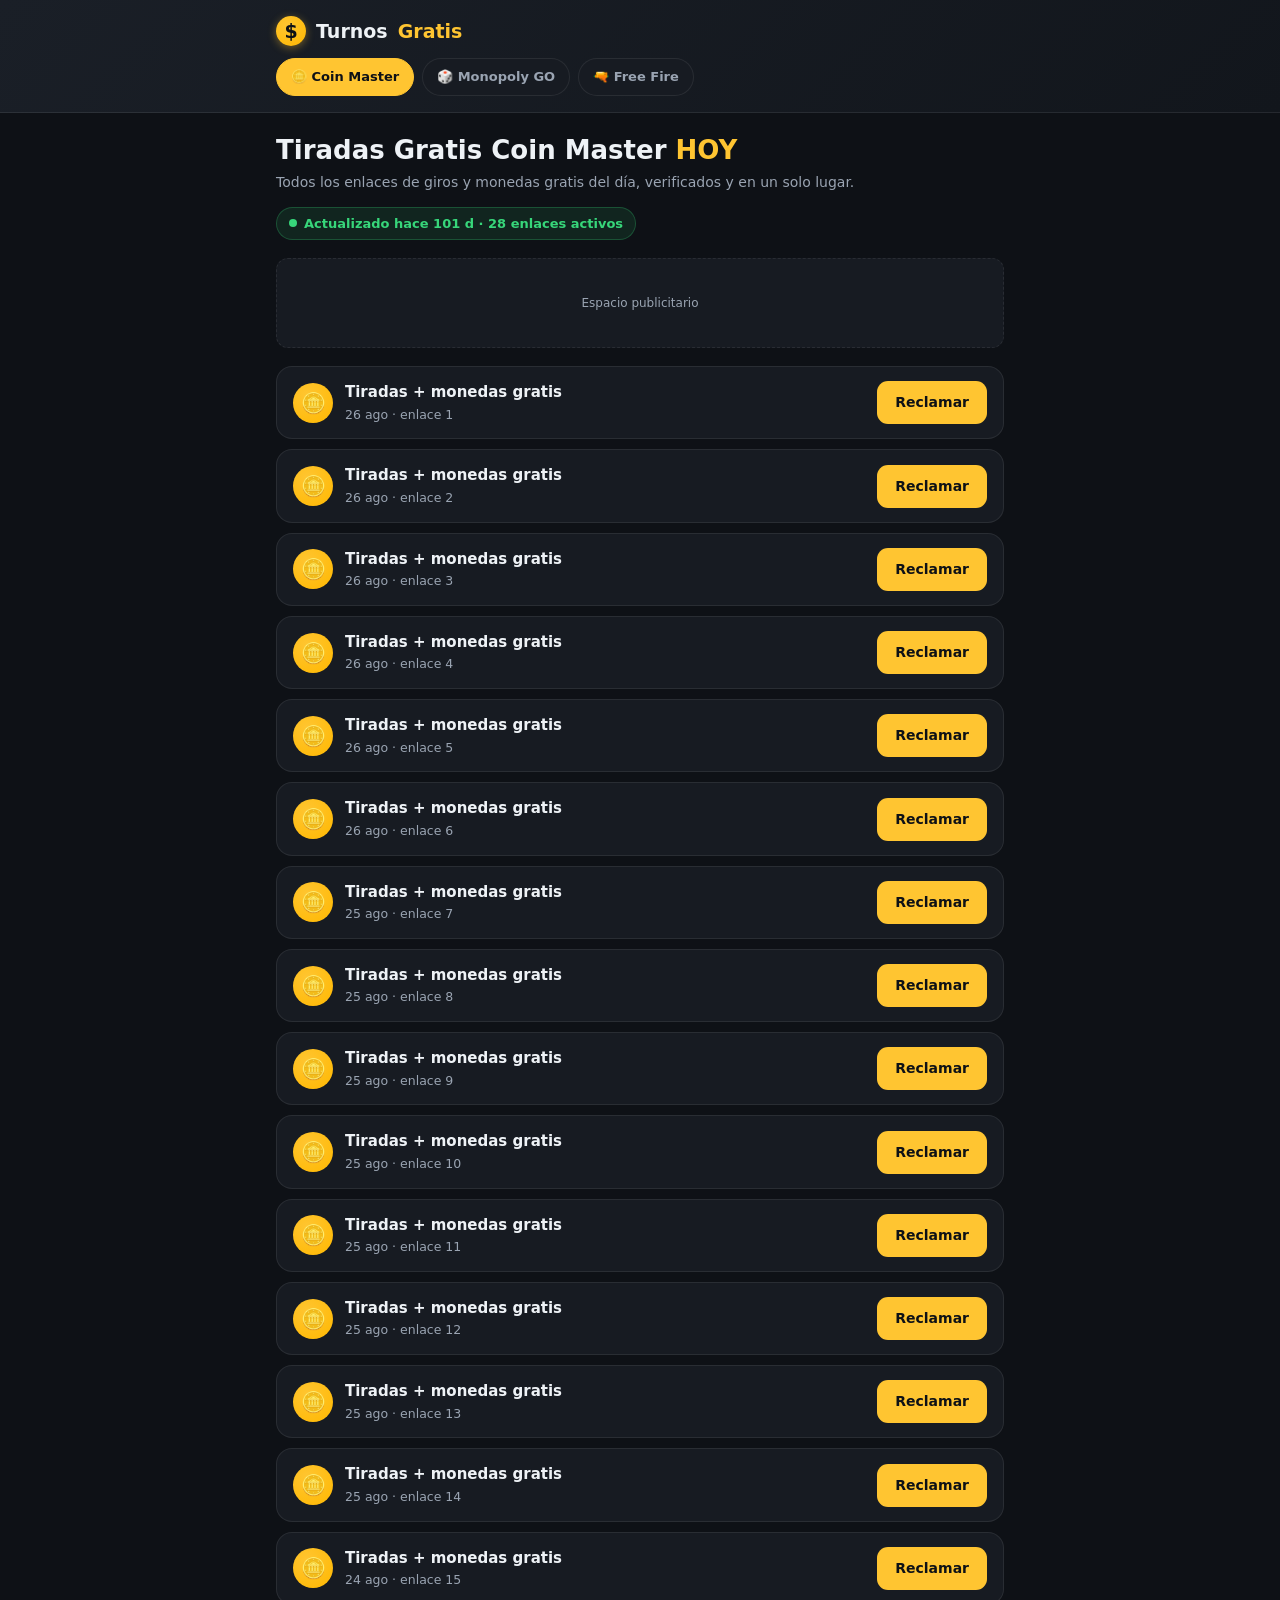
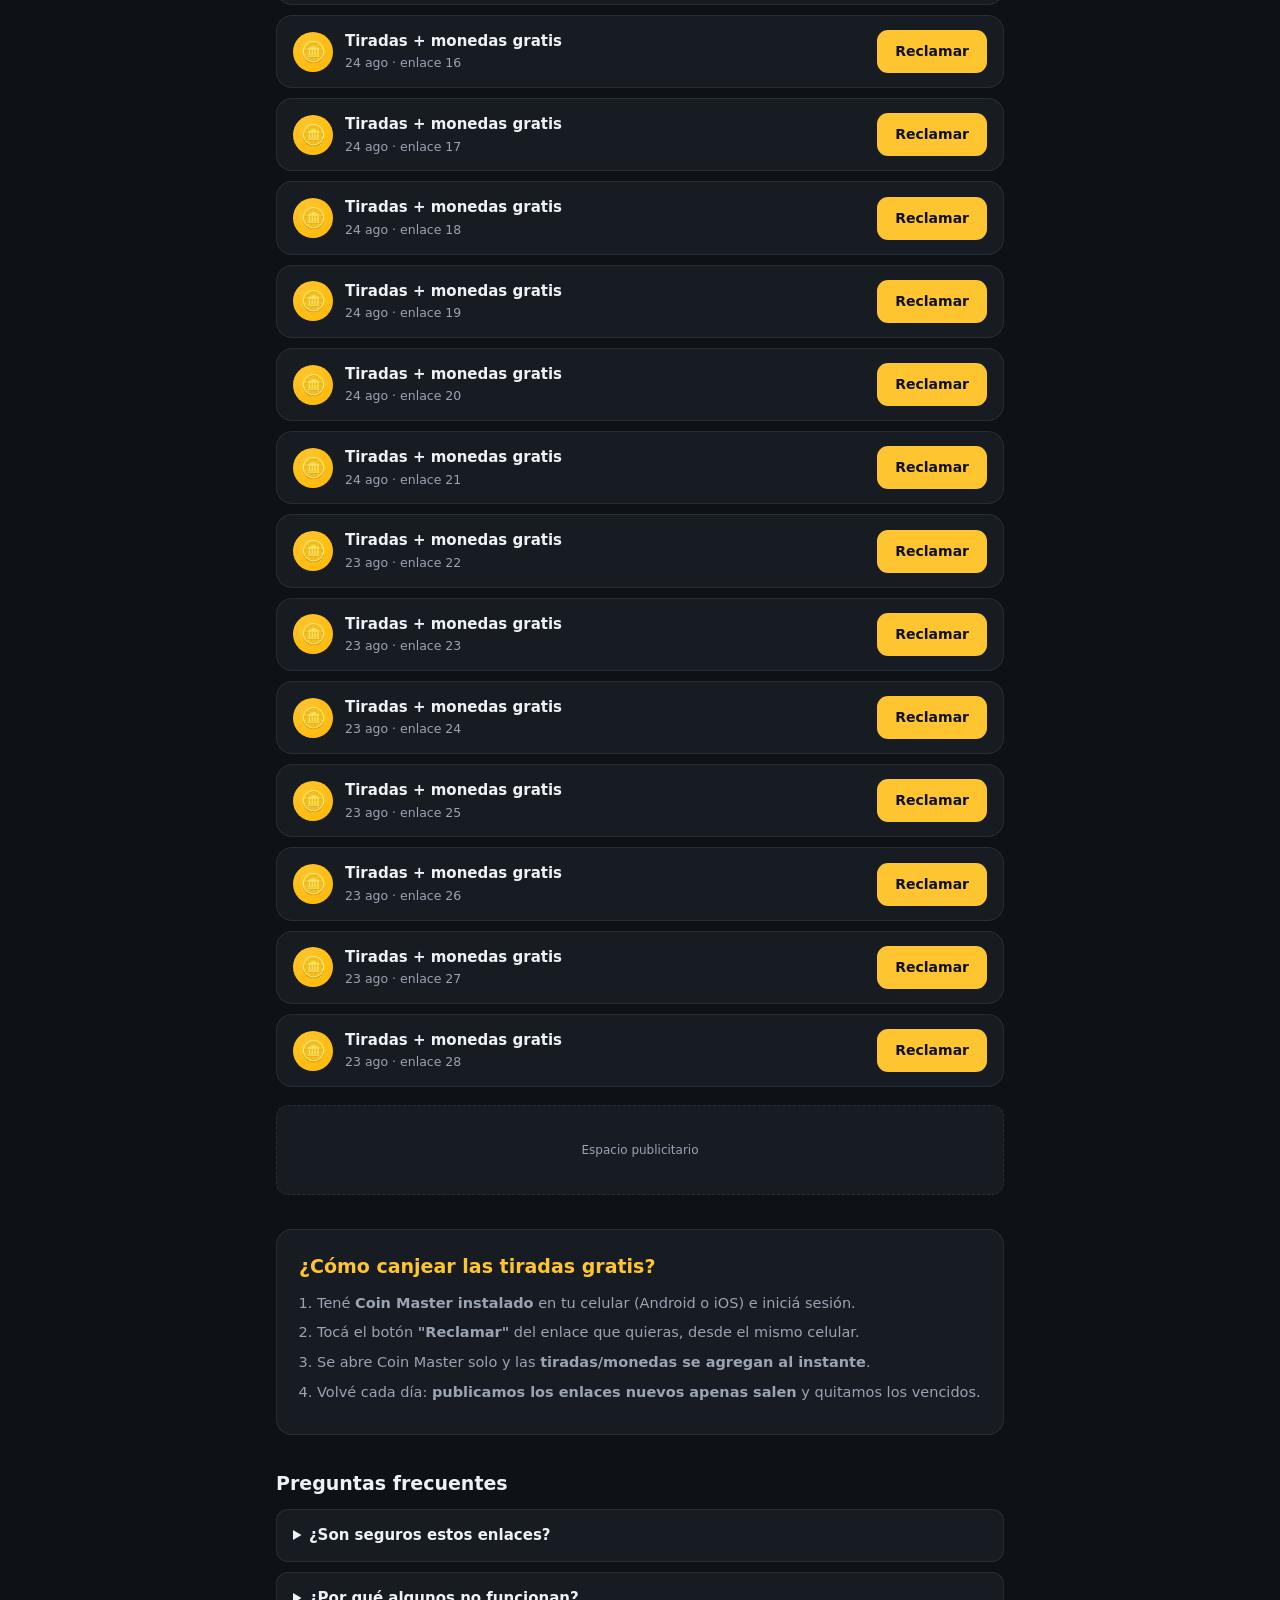
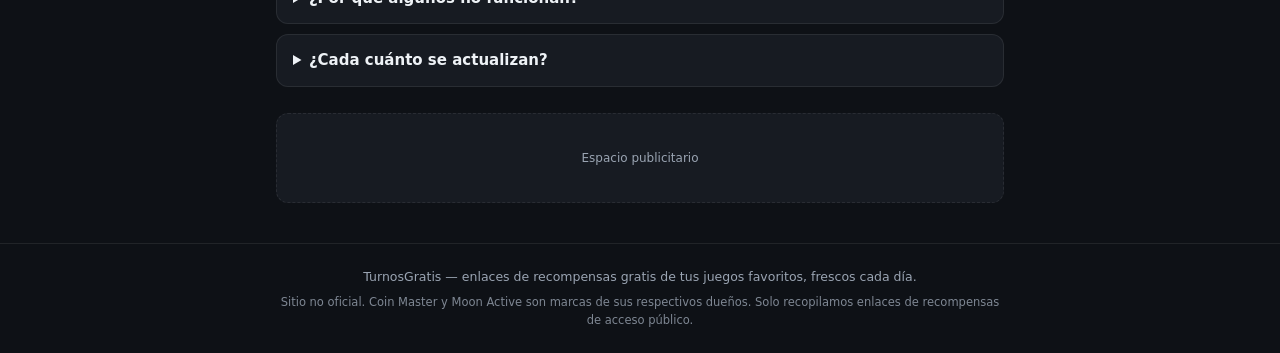
==== public/index.html @ d36a4e07 "init: TurnosGratis — scraper Coin Master + sitio + deploy scaffolding + cron Agregador de recompensa" ====
<!doctype html>
<html lang="es">
<head>
<meta charset="utf-8">
<meta name="viewport" content="width=device-width, initial-scale=1">
<title>Tiradas Gratis Coin Master HOY — Enlaces actualizados | TurnosGratis</title>
<meta name="description" content="Todos los enlaces de tiradas gratis de Coin Master de HOY, verificados y actualizados cada día. Reclamá tus giros y monedas gratis en un solo lugar.">
<link rel="canonical" href="https://turnosgratis.com/">
<meta name="robots" content="index,follow,max-image-preview:large">
<meta property="og:title" content="Tiradas Gratis Coin Master HOY — Enlaces actualizados">
<meta property="og:description" content="Enlaces de tiradas y monedas gratis de Coin Master de hoy, verificados y frescos.">
<meta property="og:type" content="website">
<!-- AdSense: pegar acá el script de tu cuenta cuando esté aprobada
<script async src="https://pagead2.googlesyndication.com/pagead/js/adsbygoogle.js?client=ca-pub-XXXX" crossorigin="anonymous"></script> -->
<style>
  :root{--bg:#0e1116;--panel:#171b22;--panel2:#1f242d;--gold:#ffc531;--gold2:#ffb800;--ink:#0e1116;--text:#eef2f6;--muted:#9aa4b2;--border:rgba(255,255,255,.08);--ok:#37d67a;--radius:16px}
  *{box-sizing:border-box;margin:0;padding:0}
  body{background:var(--bg);color:var(--text);font-family:system-ui,-apple-system,'Segoe UI',Roboto,sans-serif;line-height:1.5}
  .wrap{max-width:760px;margin:0 auto;padding:0 16px}
  header{background:linear-gradient(135deg,#1a1f27,#12161c);border-bottom:1px solid var(--border);padding:16px 0;position:sticky;top:0;z-index:10;backdrop-filter:blur(8px)}
  .brand{display:flex;align-items:center;gap:10px;font-weight:800;font-size:19px}
  .brand .coin{width:30px;height:30px;border-radius:50%;background:radial-gradient(circle at 35% 30%,var(--gold),var(--gold2));display:grid;place-items:center;color:var(--ink);font-weight:900;box-shadow:0 2px 8px rgba(255,197,49,.4)}
  .brand b{color:var(--gold)}
  .nav{display:flex;gap:8px;margin-top:12px;overflow-x:auto;-webkit-overflow-scrolling:touch}
  .nav a{white-space:nowrap;font-size:13px;font-weight:600;color:var(--muted);background:var(--panel);padding:8px 14px;border-radius:999px;text-decoration:none;border:1px solid var(--border)}
  .nav a.on{color:var(--ink);background:var(--gold);border-color:var(--gold)}
  h1{font-size:26px;font-weight:800;margin:22px 0 6px;line-height:1.2}
  h1 .hoy{color:var(--gold)}
  .sub{color:var(--muted);font-size:14px;margin-bottom:14px}
  .fresh{display:inline-flex;align-items:center;gap:7px;font-size:13px;color:var(--ok);background:rgba(55,214,122,.1);border:1px solid rgba(55,214,122,.25);padding:6px 12px;border-radius:999px;font-weight:600}
  .fresh .dot{width:8px;height:8px;border-radius:50%;background:var(--ok);box-shadow:0 0 0 0 rgba(55,214,122,.6);animation:p 2s infinite}
  @keyframes p{0%{box-shadow:0 0 0 0 rgba(55,214,122,.5)}70%{box-shadow:0 0 0 8px rgba(55,214,122,0)}100%{box-shadow:0 0 0 0 rgba(55,214,122,0)}}
  .ad{margin:18px 0;min-height:90px;background:var(--panel);border:1px dashed var(--border);border-radius:12px;display:grid;place-items:center;color:var(--muted);font-size:12px}
  .list{display:flex;flex-direction:column;gap:10px;margin-top:16px}
  .item{display:flex;align-items:center;gap:12px;background:var(--panel);border:1px solid var(--border);border-radius:var(--radius);padding:14px 16px;transition:border-color .15s}
  .item:hover{border-color:rgba(255,197,49,.4)}
  .item .ico{width:40px;height:40px;border-radius:50%;background:radial-gradient(circle at 35% 30%,var(--gold),var(--gold2));display:grid;place-items:center;font-size:20px;flex:none}
  .item .info{flex:1;min-width:0}
  .item .t{font-weight:700;font-size:15px}
  .item .d{color:var(--muted);font-size:12.5px;margin-top:2px}
  .item .go{flex:none;background:var(--gold);color:var(--ink);font-weight:800;font-size:14px;padding:11px 18px;border-radius:11px;text-decoration:none;border:none;cursor:pointer}
  .item .go:active{transform:scale(.96)}
  .empty{text-align:center;color:var(--muted);padding:40px 16px}
  .how{margin:34px 0;background:var(--panel);border:1px solid var(--border);border-radius:var(--radius);padding:22px}
  .how h2{font-size:19px;margin-bottom:12px;color:var(--gold)}
  .how ol{margin-left:18px;color:var(--muted);font-size:14.5px}
  .how li{margin:8px 0}
  .faq{margin:26px 0}
  .faq h2{font-size:19px;margin-bottom:12px}
  .faq details{background:var(--panel);border:1px solid var(--border);border-radius:12px;padding:14px 16px;margin-bottom:10px}
  .faq summary{font-weight:700;cursor:pointer;font-size:15px}
  .faq p{color:var(--muted);font-size:14px;margin-top:10px}
  footer{border-top:1px solid var(--border);margin-top:40px;padding:24px 0;color:var(--muted);font-size:12.5px;text-align:center}
  footer a{color:var(--muted)}
  .disc{font-size:11.5px;color:var(--muted);margin-top:8px;opacity:.8}
</style>
</head>
<body>
<header><div class="wrap">
  <div class="brand"><span class="coin">$</span>Turnos<b>Gratis</b></div>
  <nav class="nav">
    <a href="/" class="on">🪙 Coin Master</a>
    <a href="#" onclick="return false" title="Próximamente">🎲 Monopoly GO</a>
    <a href="#" onclick="return false" title="Próximamente">🔫 Free Fire</a>
  </nav>
</div></header>

<main class="wrap">
  <h1>Tiradas Gratis Coin Master <span class="hoy">HOY</span></h1>
  <p class="sub">Todos los enlaces de giros y monedas gratis del día, verificados y en un solo lugar.</p>
  <span class="fresh"><span class="dot"></span><span id="fresh-txt">Actualizando…</span></span>

  <div class="ad" id="ad-top">Espacio publicitario</div>

  <div class="list" id="list"><div class="empty">Cargando enlaces frescos…</div></div>

  <div class="ad" id="ad-mid">Espacio publicitario</div>

  <section class="how">
    <h2>¿Cómo canjear las tiradas gratis?</h2>
    <ol>
      <li>Tené <b>Coin Master instalado</b> en tu celular (Android o iOS) e iniciá sesión.</li>
      <li>Tocá el botón <b>"Reclamar"</b> del enlace que quieras, desde el mismo celular.</li>
      <li>Se abre Coin Master solo y las <b>tiradas/monedas se agregan al instante</b>.</li>
      <li>Volvé cada día: <b>publicamos los enlaces nuevos apenas salen</b> y quitamos los vencidos.</li>
    </ol>
  </section>

  <section class="faq">
    <h2>Preguntas frecuentes</h2>
    <details><summary>¿Son seguros estos enlaces?</summary><p>Sí. Son los enlaces oficiales de recompensas de Moon Active (el creador de Coin Master). Nunca piden tu contraseña ni datos de pago — solo abren la recompensa dentro del juego.</p></details>
    <details><summary>¿Por qué algunos no funcionan?</summary><p>Los enlaces caducan a los ~3 días. Nosotros verificamos y quitamos los vencidos, pero cada enlace se puede usar una sola vez por cuenta.</p></details>
    <details><summary>¿Cada cuánto se actualizan?</summary><p>Automáticamente, varias veces al día, apenas Moon Active publica enlaces nuevos.</p></details>
  </section>

  <div class="ad" id="ad-bot">Espacio publicitario</div>
</main>

<footer><div class="wrap">
  TurnosGratis — enlaces de recompensas gratis de tus juegos favoritos, frescos cada día.
  <div class="disc">Sitio no oficial. Coin Master y Moon Active son marcas de sus respectivos dueños. Solo recopilamos enlaces de recompensas de acceso público.</div>
</div></footer>

<script>
// JSON-LD para rich snippets
(function(){var s=document.createElement('script');s.type='application/ld+json';
s.textContent=JSON.stringify({"@context":"https://schema.org","@type":"FAQPage","mainEntity":[
{"@type":"Question","name":"¿Son seguros los enlaces de tiradas gratis de Coin Master?","acceptedAnswer":{"@type":"Answer","text":"Sí, son los enlaces oficiales de recompensas de Moon Active. No piden contraseña ni datos de pago."}},
{"@type":"Question","name":"¿Cada cuánto se actualizan las tiradas gratis?","acceptedAnswer":{"@type":"Answer","text":"Automáticamente varias veces al día, apenas Moon Active publica enlaces nuevos."}}]});
document.head.appendChild(s);})();

function hace(iso){var s=Math.floor((Date.now()-new Date(iso))/60000);
  if(s<60)return 'hace '+s+' min'; var h=Math.floor(s/60); if(h<24)return 'hace '+h+' h'; return 'hace '+Math.floor(h/24)+' d';}
function fechaLinda(d){var m=['ene','feb','mar','abr','may','jun','jul','ago','sep','oct','nov','dic'];
  return d.slice(6,8)+' '+m[+d.slice(4,6)-1];}

fetch('/data/coinmaster.json?t='+Date.now()).then(r=>r.json()).then(d=>{
  document.getElementById('fresh-txt').textContent='Actualizado '+hace(d.updated_at)+' · '+d.count+' enlaces activos';
  var list=document.getElementById('list');
  if(!d.links||!d.links.length){list.innerHTML='<div class="empty">No hay enlaces activos ahora mismo. Volvé en un rato 🙂</div>';return;}
  list.innerHTML=d.links.map(function(l,i){
    return '<div class="item"><div class="ico">🪙</div>'+
      '<div class="info"><div class="t">Tiradas + monedas gratis</div>'+
      '<div class="d">'+fechaLinda(l.date)+' · enlace '+(i+1)+'</div></div>'+
      '<a class="go" href="'+l.url+'" target="_blank" rel="noopener nofollow">Reclamar</a></div>';
  }).join('');
}).catch(function(){document.getElementById('list').innerHTML='<div class="empty">No se pudieron cargar los enlaces. Recargá la página.</div>';});
</script>
</body>
</html>
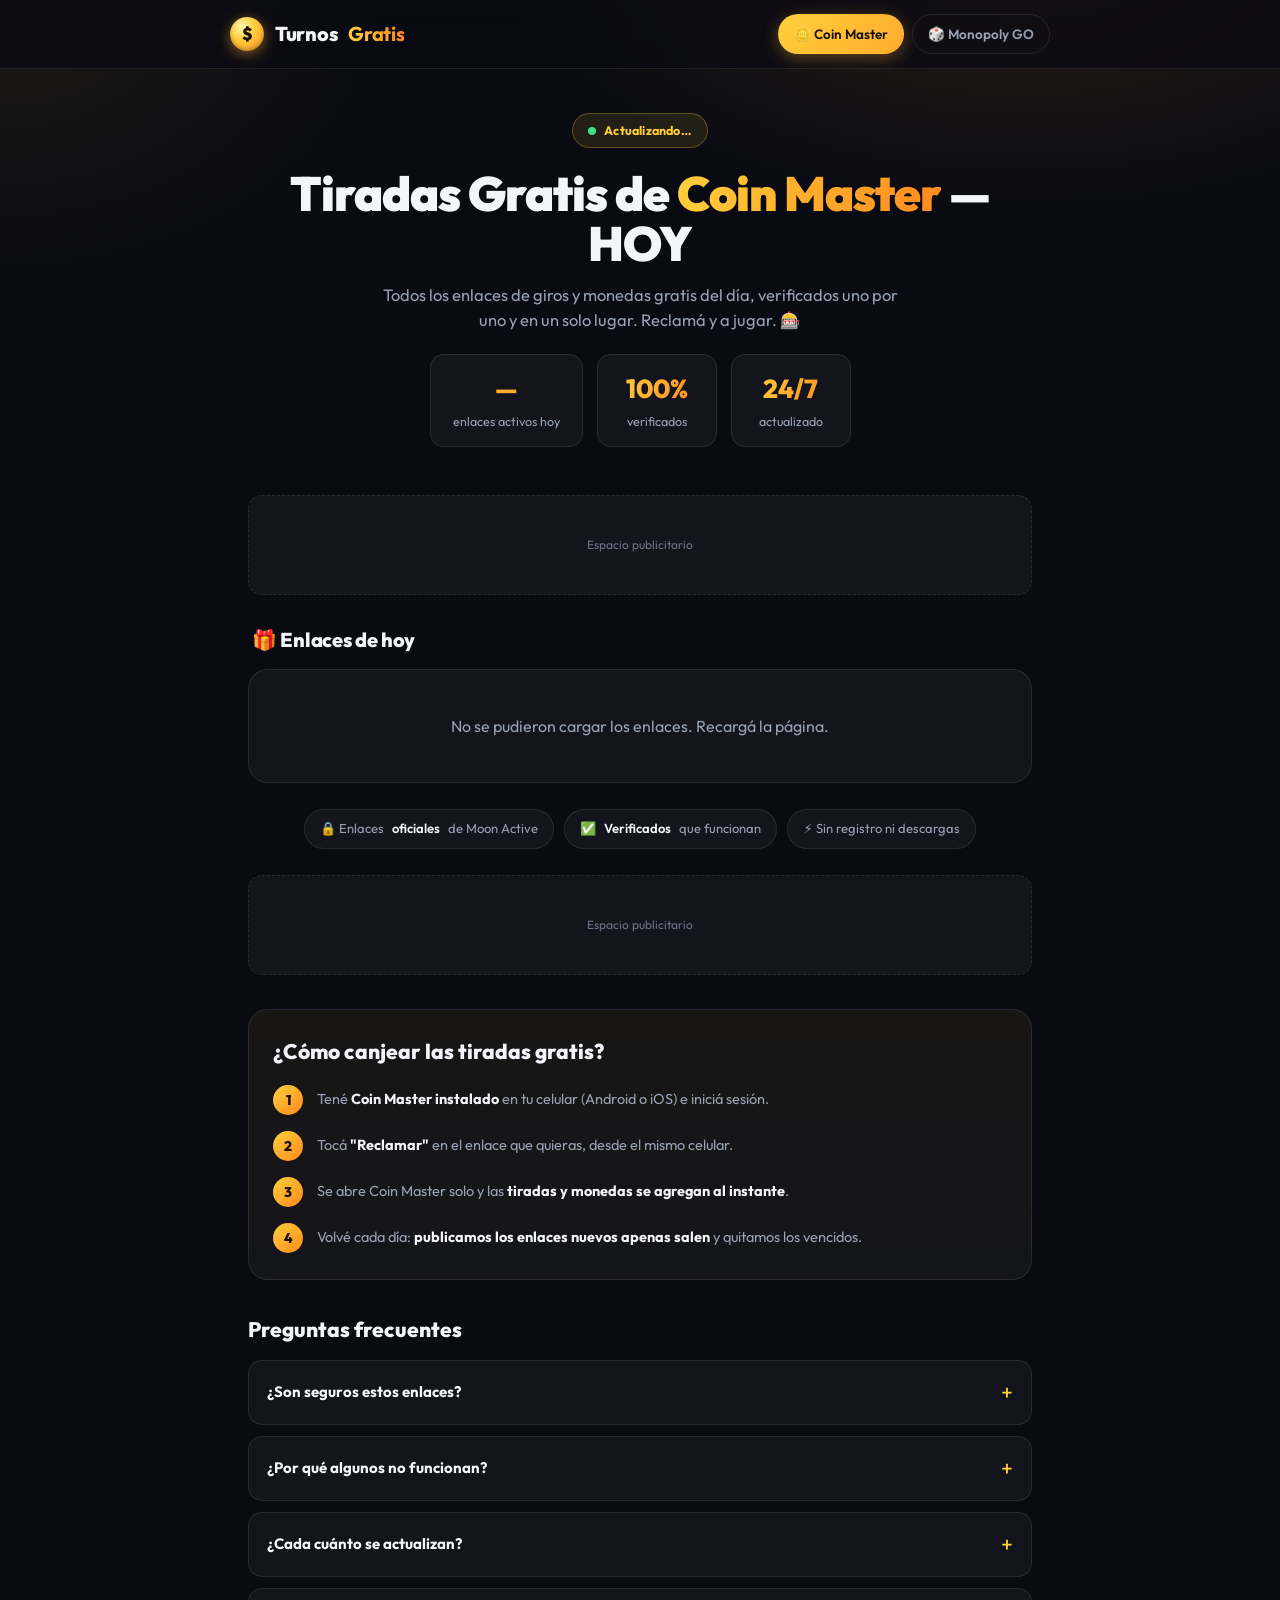
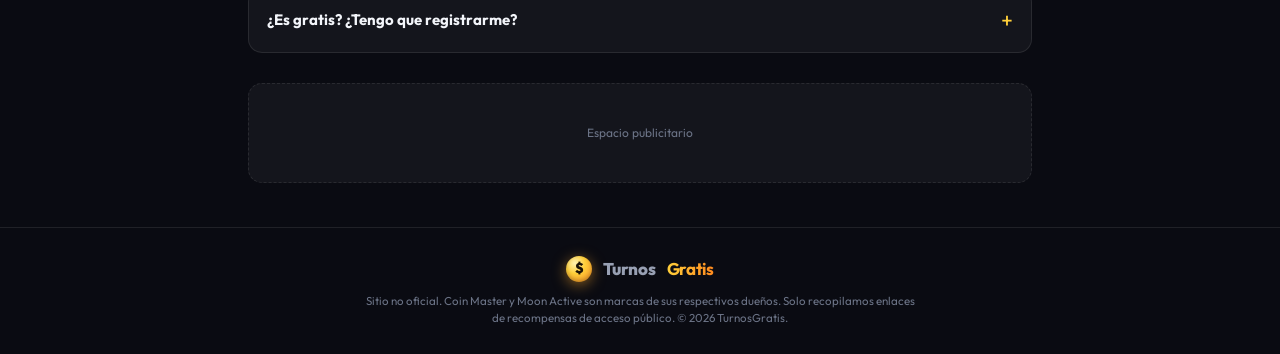
==== commit be1c50c2: "rediseño: UI moderna (hero, gradientes, glass, animaciones, trust badges)" ====
--- a/public/index.html
+++ b/public/index.html
@@ -10,99 +10,171 @@
 <meta property="og:title" content="Tiradas Gratis Coin Master HOY — Enlaces actualizados">
 <meta property="og:description" content="Enlaces de tiradas y monedas gratis de Coin Master de hoy, verificados y frescos.">
 <meta property="og:type" content="website">
-<!-- AdSense: pegar acá el script de tu cuenta cuando esté aprobada
+<link rel="preconnect" href="https://fonts.googleapis.com">
+<link rel="preconnect" href="https://fonts.gstatic.com" crossorigin>
+<link href="https://fonts.googleapis.com/css2?family=Outfit:wght@400;500;600;700;800;900&display=swap" rel="stylesheet">
+<!-- AdSense: pegar el script de tu cuenta cuando esté aprobada
 <script async src="https://pagead2.googlesyndication.com/pagead/js/adsbygoogle.js?client=ca-pub-XXXX" crossorigin="anonymous"></script> -->
 <style>
-  :root{--bg:#0e1116;--panel:#171b22;--panel2:#1f242d;--gold:#ffc531;--gold2:#ffb800;--ink:#0e1116;--text:#eef2f6;--muted:#9aa4b2;--border:rgba(255,255,255,.08);--ok:#37d67a;--radius:16px}
+  :root{
+    --bg:#0a0b12; --bg2:#0f1119; --panel:rgba(255,255,255,.045); --panel-hi:rgba(255,255,255,.08);
+    --gold:#ffcf3a; --gold2:#ffab2e; --amber:#ff8a1e; --ink:#1a1206;
+    --text:#f3f5fa; --muted:#98a0b3; --muted2:#6b7386; --border:rgba(255,255,255,.09);
+    --ok:#3fe08a; --radius:20px; --radius-sm:14px;
+    --font:'Outfit',system-ui,-apple-system,'Segoe UI',Roboto,sans-serif;
+  }
   *{box-sizing:border-box;margin:0;padding:0}
-  body{background:var(--bg);color:var(--text);font-family:system-ui,-apple-system,'Segoe UI',Roboto,sans-serif;line-height:1.5}
-  .wrap{max-width:760px;margin:0 auto;padding:0 16px}
-  header{background:linear-gradient(135deg,#1a1f27,#12161c);border-bottom:1px solid var(--border);padding:16px 0;position:sticky;top:0;z-index:10;backdrop-filter:blur(8px)}
-  .brand{display:flex;align-items:center;gap:10px;font-weight:800;font-size:19px}
-  .brand .coin{width:30px;height:30px;border-radius:50%;background:radial-gradient(circle at 35% 30%,var(--gold),var(--gold2));display:grid;place-items:center;color:var(--ink);font-weight:900;box-shadow:0 2px 8px rgba(255,197,49,.4)}
-  .brand b{color:var(--gold)}
-  .nav{display:flex;gap:8px;margin-top:12px;overflow-x:auto;-webkit-overflow-scrolling:touch}
-  .nav a{white-space:nowrap;font-size:13px;font-weight:600;color:var(--muted);background:var(--panel);padding:8px 14px;border-radius:999px;text-decoration:none;border:1px solid var(--border)}
-  .nav a.on{color:var(--ink);background:var(--gold);border-color:var(--gold)}
-  h1{font-size:26px;font-weight:800;margin:22px 0 6px;line-height:1.2}
-  h1 .hoy{color:var(--gold)}
-  .sub{color:var(--muted);font-size:14px;margin-bottom:14px}
-  .fresh{display:inline-flex;align-items:center;gap:7px;font-size:13px;color:var(--ok);background:rgba(55,214,122,.1);border:1px solid rgba(55,214,122,.25);padding:6px 12px;border-radius:999px;font-weight:600}
-  .fresh .dot{width:8px;height:8px;border-radius:50%;background:var(--ok);box-shadow:0 0 0 0 rgba(55,214,122,.6);animation:p 2s infinite}
-  @keyframes p{0%{box-shadow:0 0 0 0 rgba(55,214,122,.5)}70%{box-shadow:0 0 0 8px rgba(55,214,122,0)}100%{box-shadow:0 0 0 0 rgba(55,214,122,0)}}
-  .ad{margin:18px 0;min-height:90px;background:var(--panel);border:1px dashed var(--border);border-radius:12px;display:grid;place-items:center;color:var(--muted);font-size:12px}
-  .list{display:flex;flex-direction:column;gap:10px;margin-top:16px}
-  .item{display:flex;align-items:center;gap:12px;background:var(--panel);border:1px solid var(--border);border-radius:var(--radius);padding:14px 16px;transition:border-color .15s}
-  .item:hover{border-color:rgba(255,197,49,.4)}
-  .item .ico{width:40px;height:40px;border-radius:50%;background:radial-gradient(circle at 35% 30%,var(--gold),var(--gold2));display:grid;place-items:center;font-size:20px;flex:none}
+  html{scroll-behavior:smooth}
+  body{background:var(--bg);color:var(--text);font-family:var(--font);line-height:1.5;overflow-x:hidden;
+    background-image:radial-gradient(900px 500px at 80% -10%,rgba(255,171,46,.14),transparent 60%),radial-gradient(700px 500px at 0% 0%,rgba(255,207,58,.08),transparent 55%);background-attachment:fixed}
+  .wrap{max-width:820px;margin:0 auto;padding:0 18px}
+  a{color:inherit}
+
+  /* HEADER */
+  header{position:sticky;top:0;z-index:20;background:rgba(10,11,18,.72);backdrop-filter:blur(14px);border-bottom:1px solid var(--border)}
+  .hdr{display:flex;align-items:center;justify-content:space-between;padding:14px 0}
+  .brand{display:flex;align-items:center;gap:11px;font-weight:800;font-size:20px;letter-spacing:-.3px}
+  .brand .coin{width:34px;height:34px;border-radius:50%;background:radial-gradient(circle at 34% 28%,#fff2b0,var(--gold) 40%,var(--gold2) 75%,#c77f14);
+    display:grid;place-items:center;color:var(--ink);font-weight:900;font-size:17px;box-shadow:0 3px 14px rgba(255,171,46,.5),inset 0 -2px 4px rgba(0,0,0,.25)}
+  .brand b{background:linear-gradient(90deg,var(--gold),var(--amber));-webkit-background-clip:text;background-clip:text;-webkit-text-fill-color:transparent}
+  .nav{display:flex;gap:8px}
+  .nav a{white-space:nowrap;font-size:13.5px;font-weight:600;color:var(--muted);padding:9px 15px;border-radius:999px;text-decoration:none;border:1px solid var(--border);transition:.15s}
+  .nav a.on{color:var(--ink);background:linear-gradient(135deg,var(--gold),var(--gold2));border-color:transparent;box-shadow:0 4px 16px rgba(255,171,46,.35)}
+  .nav a:not(.on):hover{color:var(--text);border-color:var(--panel-hi);background:var(--panel)}
+  @media(max-width:560px){.nav a{padding:8px 11px;font-size:12.5px}.brand{font-size:18px}}
+
+  /* HERO */
+  .hero{text-align:center;padding:44px 0 26px}
+  .badge{display:inline-flex;align-items:center;gap:8px;font-size:12.5px;font-weight:700;color:var(--gold);
+    background:rgba(255,207,58,.1);border:1px solid rgba(255,207,58,.28);padding:7px 15px;border-radius:999px;margin-bottom:20px;letter-spacing:.2px}
+  .badge .dot{width:8px;height:8px;border-radius:50%;background:var(--ok);box-shadow:0 0 0 0 rgba(63,224,138,.6);animation:pulse 2s infinite}
+  @keyframes pulse{0%{box-shadow:0 0 0 0 rgba(63,224,138,.55)}70%{box-shadow:0 0 0 9px rgba(63,224,138,0)}100%{box-shadow:0 0 0 0 rgba(63,224,138,0)}}
+  h1{font-size:clamp(30px,7vw,48px);font-weight:900;line-height:1.05;letter-spacing:-1px;margin-bottom:14px}
+  h1 .g{background:linear-gradient(100deg,var(--gold),var(--amber));-webkit-background-clip:text;background-clip:text;-webkit-text-fill-color:transparent}
+  .lead{color:var(--muted);font-size:16.5px;max-width:520px;margin:0 auto 22px}
+  .stats{display:flex;gap:14px;justify-content:center;flex-wrap:wrap}
+  .stat{background:var(--panel);border:1px solid var(--border);border-radius:var(--radius-sm);padding:14px 22px;min-width:120px}
+  .stat b{display:block;font-size:26px;font-weight:800;background:linear-gradient(120deg,var(--gold),var(--amber));-webkit-background-clip:text;background-clip:text;-webkit-text-fill-color:transparent}
+  .stat span{font-size:12.5px;color:var(--muted)}
+
+  /* AD */
+  .ad{margin:22px 0;min-height:100px;background:var(--panel);border:1px dashed var(--border);border-radius:var(--radius-sm);display:grid;place-items:center;color:var(--muted2);font-size:12px}
+
+  /* LIST */
+  .sec-h{display:flex;align-items:center;justify-content:space-between;margin:30px 4px 14px}
+  .sec-h h2{font-size:20px;font-weight:800;letter-spacing:-.3px}
+  .sec-h .count{font-size:13px;color:var(--muted);font-weight:600}
+  .list{display:grid;gap:12px}
+  .item{position:relative;display:flex;align-items:center;gap:14px;background:linear-gradient(180deg,var(--panel-hi),var(--panel));
+    border:1px solid var(--border);border-radius:var(--radius);padding:15px 16px;transition:.18s;overflow:hidden}
+  .item::before{content:"";position:absolute;left:0;top:0;bottom:0;width:3px;background:linear-gradient(var(--gold),var(--amber));opacity:.8}
+  .item:hover{transform:translateY(-2px);border-color:rgba(255,207,58,.4);box-shadow:0 10px 30px rgba(0,0,0,.35)}
+  .item .ico{width:46px;height:46px;border-radius:14px;background:radial-gradient(circle at 34% 28%,#fff2b0,var(--gold) 42%,var(--gold2) 78%,#c77f14);
+    display:grid;place-items:center;font-size:23px;flex:none;box-shadow:0 4px 14px rgba(255,171,46,.4)}
   .item .info{flex:1;min-width:0}
-  .item .t{font-weight:700;font-size:15px}
-  .item .d{color:var(--muted);font-size:12.5px;margin-top:2px}
-  .item .go{flex:none;background:var(--gold);color:var(--ink);font-weight:800;font-size:14px;padding:11px 18px;border-radius:11px;text-decoration:none;border:none;cursor:pointer}
+  .item .t{font-weight:700;font-size:15.5px}
+  .item .d{color:var(--muted);font-size:12.5px;margin-top:3px;display:flex;align-items:center;gap:7px}
+  .item .d .v{color:var(--ok);font-weight:600}
+  .item .go{flex:none;position:relative;background:linear-gradient(135deg,var(--gold),var(--gold2));color:var(--ink);font-weight:800;font-size:14.5px;
+    padding:12px 22px;border-radius:12px;text-decoration:none;border:none;cursor:pointer;box-shadow:0 5px 18px rgba(255,171,46,.4);transition:.15s;white-space:nowrap}
+  .item .go:hover{filter:brightness(1.06);box-shadow:0 7px 22px rgba(255,171,46,.55)}
   .item .go:active{transform:scale(.96)}
-  .empty{text-align:center;color:var(--muted);padding:40px 16px}
-  .how{margin:34px 0;background:var(--panel);border:1px solid var(--border);border-radius:var(--radius);padding:22px}
-  .how h2{font-size:19px;margin-bottom:12px;color:var(--gold)}
-  .how ol{margin-left:18px;color:var(--muted);font-size:14.5px}
-  .how li{margin:8px 0}
-  .faq{margin:26px 0}
-  .faq h2{font-size:19px;margin-bottom:12px}
-  .faq details{background:var(--panel);border:1px solid var(--border);border-radius:12px;padding:14px 16px;margin-bottom:10px}
-  .faq summary{font-weight:700;cursor:pointer;font-size:15px}
-  .faq p{color:var(--muted);font-size:14px;margin-top:10px}
-  footer{border-top:1px solid var(--border);margin-top:40px;padding:24px 0;color:var(--muted);font-size:12.5px;text-align:center}
-  footer a{color:var(--muted)}
-  .disc{font-size:11.5px;color:var(--muted);margin-top:8px;opacity:.8}
+  .skel{height:76px;border-radius:var(--radius);background:linear-gradient(90deg,var(--panel) 25%,var(--panel-hi) 50%,var(--panel) 75%);background-size:200% 100%;animation:sh 1.3s infinite}
+  @keyframes sh{0%{background-position:200% 0}100%{background-position:-200% 0}}
+  .empty{text-align:center;color:var(--muted);padding:44px 16px;background:var(--panel);border:1px solid var(--border);border-radius:var(--radius)}
+
+  /* TRUST */
+  .trust{display:flex;gap:10px;flex-wrap:wrap;justify-content:center;margin:26px 0}
+  .trust .t{display:flex;align-items:center;gap:8px;font-size:13px;color:var(--muted);background:var(--panel);border:1px solid var(--border);padding:9px 15px;border-radius:999px}
+  .trust .t b{color:var(--text);font-weight:600}
+
+  /* HOW */
+  .how{margin:34px 0;background:linear-gradient(180deg,rgba(255,207,58,.06),var(--panel));border:1px solid var(--border);border-radius:var(--radius);padding:26px 24px}
+  .how h2{font-size:21px;margin-bottom:18px;font-weight:800}
+  .steps{display:grid;gap:16px}
+  .step{display:flex;gap:14px;align-items:flex-start}
+  .step .n{flex:none;width:30px;height:30px;border-radius:50%;background:linear-gradient(135deg,var(--gold),var(--amber));color:var(--ink);font-weight:800;display:grid;place-items:center;font-size:14px}
+  .step p{color:var(--muted);font-size:14.5px;padding-top:3px}
+  .step p b{color:var(--text)}
+
+  /* FAQ */
+  .faq{margin:30px 0}
+  .faq h2{font-size:21px;margin-bottom:14px;font-weight:800}
+  .faq details{background:var(--panel);border:1px solid var(--border);border-radius:var(--radius-sm);padding:15px 18px;margin-bottom:11px;transition:.15s}
+  .faq details[open]{border-color:rgba(255,207,58,.3)}
+  .faq summary{font-weight:700;cursor:pointer;font-size:15px;list-style:none;display:flex;justify-content:space-between;align-items:center}
+  .faq summary::-webkit-details-marker{display:none}
+  .faq summary::after{content:"+";color:var(--gold);font-size:22px;font-weight:400;transition:.2s}
+  .faq details[open] summary::after{transform:rotate(45deg)}
+  .faq p{color:var(--muted);font-size:14px;margin-top:11px;line-height:1.6}
+
+  footer{border-top:1px solid var(--border);margin-top:44px;padding:28px 0;color:var(--muted);font-size:13px;text-align:center}
+  .disc{font-size:11.5px;color:var(--muted2);margin-top:10px;max-width:560px;margin-left:auto;margin-right:auto}
 </style>
 </head>
 <body>
-<header><div class="wrap">
+<header><div class="wrap hdr">
   <div class="brand"><span class="coin">$</span>Turnos<b>Gratis</b></div>
   <nav class="nav">
     <a href="/" class="on">🪙 Coin Master</a>
     <a href="#" onclick="return false" title="Próximamente">🎲 Monopoly GO</a>
-    <a href="#" onclick="return false" title="Próximamente">🔫 Free Fire</a>
   </nav>
 </div></header>
 
 <main class="wrap">
-  <h1>Tiradas Gratis Coin Master <span class="hoy">HOY</span></h1>
-  <p class="sub">Todos los enlaces de giros y monedas gratis del día, verificados y en un solo lugar.</p>
-  <span class="fresh"><span class="dot"></span><span id="fresh-txt">Actualizando…</span></span>
+  <section class="hero">
+    <span class="badge"><span class="dot"></span><span id="fresh-txt">Actualizando…</span></span>
+    <h1>Tiradas Gratis de <span class="g">Coin Master</span> — HOY</h1>
+    <p class="lead">Todos los enlaces de giros y monedas gratis del día, verificados uno por uno y en un solo lugar. Reclamá y a jugar. 🎰</p>
+    <div class="stats">
+      <div class="stat"><b id="stat-count">—</b><span>enlaces activos hoy</span></div>
+      <div class="stat"><b>100%</b><span>verificados</span></div>
+      <div class="stat"><b>24/7</b><span>actualizado</span></div>
+    </div>
+  </section>
 
   <div class="ad" id="ad-top">Espacio publicitario</div>
 
-  <div class="list" id="list"><div class="empty">Cargando enlaces frescos…</div></div>
+  <div class="sec-h"><h2>🎁 Enlaces de hoy</h2><span class="count" id="sec-count"></span></div>
+  <div class="list" id="list">
+    <div class="skel"></div><div class="skel"></div><div class="skel"></div><div class="skel"></div>
+  </div>
+
+  <div class="trust">
+    <span class="t">🔒 Enlaces <b>oficiales</b> de Moon Active</span>
+    <span class="t">✅ <b>Verificados</b> que funcionan</span>
+    <span class="t">⚡ Sin registro ni descargas</span>
+  </div>
 
   <div class="ad" id="ad-mid">Espacio publicitario</div>
 
   <section class="how">
     <h2>¿Cómo canjear las tiradas gratis?</h2>
-    <ol>
-      <li>Tené <b>Coin Master instalado</b> en tu celular (Android o iOS) e iniciá sesión.</li>
-      <li>Tocá el botón <b>"Reclamar"</b> del enlace que quieras, desde el mismo celular.</li>
-      <li>Se abre Coin Master solo y las <b>tiradas/monedas se agregan al instante</b>.</li>
-      <li>Volvé cada día: <b>publicamos los enlaces nuevos apenas salen</b> y quitamos los vencidos.</li>
-    </ol>
+    <div class="steps">
+      <div class="step"><span class="n">1</span><p>Tené <b>Coin Master instalado</b> en tu celular (Android o iOS) e iniciá sesión.</p></div>
+      <div class="step"><span class="n">2</span><p>Tocá <b>"Reclamar"</b> en el enlace que quieras, desde el mismo celular.</p></div>
+      <div class="step"><span class="n">3</span><p>Se abre Coin Master solo y las <b>tiradas y monedas se agregan al instante</b>.</p></div>
+      <div class="step"><span class="n">4</span><p>Volvé cada día: <b>publicamos los enlaces nuevos apenas salen</b> y quitamos los vencidos.</p></div>
+    </div>
   </section>
 
   <section class="faq">
     <h2>Preguntas frecuentes</h2>
-    <details><summary>¿Son seguros estos enlaces?</summary><p>Sí. Son los enlaces oficiales de recompensas de Moon Active (el creador de Coin Master). Nunca piden tu contraseña ni datos de pago — solo abren la recompensa dentro del juego.</p></details>
+    <details><summary>¿Son seguros estos enlaces?</summary><p>Sí. Son los enlaces oficiales de recompensas de Moon Active (creador de Coin Master). Nunca piden tu contraseña ni datos de pago — solo abren la recompensa dentro del juego.</p></details>
     <details><summary>¿Por qué algunos no funcionan?</summary><p>Los enlaces caducan a los ~3 días. Nosotros verificamos y quitamos los vencidos, pero cada enlace se puede usar una sola vez por cuenta.</p></details>
     <details><summary>¿Cada cuánto se actualizan?</summary><p>Automáticamente, varias veces al día, apenas Moon Active publica enlaces nuevos.</p></details>
+    <details><summary>¿Es gratis? ¿Tengo que registrarme?</summary><p>Totalmente gratis y sin registro. Solo hacés clic en el enlace desde tu celular con el juego instalado.</p></details>
   </section>
 
   <div class="ad" id="ad-bot">Espacio publicitario</div>
 </main>
 
 <footer><div class="wrap">
-  TurnosGratis — enlaces de recompensas gratis de tus juegos favoritos, frescos cada día.
-  <div class="disc">Sitio no oficial. Coin Master y Moon Active son marcas de sus respectivos dueños. Solo recopilamos enlaces de recompensas de acceso público.</div>
+  <div class="brand" style="justify-content:center;font-size:17px"><span class="coin" style="width:26px;height:26px;font-size:14px">$</span>Turnos<b>Gratis</b></div>
+  <div class="disc">Sitio no oficial. Coin Master y Moon Active son marcas de sus respectivos dueños. Solo recopilamos enlaces de recompensas de acceso público. © 2026 TurnosGratis.</div>
 </div></footer>
 
 <script>
-// JSON-LD para rich snippets
 (function(){var s=document.createElement('script');s.type='application/ld+json';
 s.textContent=JSON.stringify({"@context":"https://schema.org","@type":"FAQPage","mainEntity":[
 {"@type":"Question","name":"¿Son seguros los enlaces de tiradas gratis de Coin Master?","acceptedAnswer":{"@type":"Answer","text":"Sí, son los enlaces oficiales de recompensas de Moon Active. No piden contraseña ni datos de pago."}},
@@ -110,18 +182,20 @@
 document.head.appendChild(s);})();
 
 function hace(iso){var s=Math.floor((Date.now()-new Date(iso))/60000);
-  if(s<60)return 'hace '+s+' min'; var h=Math.floor(s/60); if(h<24)return 'hace '+h+' h'; return 'hace '+Math.floor(h/24)+' d';}
+  if(s<1)return 'recién';if(s<60)return 'hace '+s+' min';var h=Math.floor(s/60);if(h<24)return 'hace '+h+' h';return 'hace '+Math.floor(h/24)+' d';}
 function fechaLinda(d){var m=['ene','feb','mar','abr','may','jun','jul','ago','sep','oct','nov','dic'];
   return d.slice(6,8)+' '+m[+d.slice(4,6)-1];}
 
-fetch('/data/coinmaster.json?t='+Date.now()).then(r=>r.json()).then(d=>{
-  document.getElementById('fresh-txt').textContent='Actualizado '+hace(d.updated_at)+' · '+d.count+' enlaces activos';
+fetch('/data/coinmaster.json?t='+Date.now()).then(function(r){return r.json();}).then(function(d){
+  document.getElementById('fresh-txt').textContent='Actualizado '+hace(d.updated_at);
+  document.getElementById('stat-count').textContent=d.count;
+  document.getElementById('sec-count').textContent=d.count+' activos';
   var list=document.getElementById('list');
   if(!d.links||!d.links.length){list.innerHTML='<div class="empty">No hay enlaces activos ahora mismo. Volvé en un rato 🙂</div>';return;}
   list.innerHTML=d.links.map(function(l,i){
     return '<div class="item"><div class="ico">🪙</div>'+
       '<div class="info"><div class="t">Tiradas + monedas gratis</div>'+
-      '<div class="d">'+fechaLinda(l.date)+' · enlace '+(i+1)+'</div></div>'+
+      '<div class="d">'+fechaLinda(l.date)+' <span class="v">● verificado</span></div></div>'+
       '<a class="go" href="'+l.url+'" target="_blank" rel="noopener nofollow">Reclamar</a></div>';
   }).join('');
 }).catch(function(){document.getElementById('list').innerHTML='<div class="empty">No se pudieron cargar los enlaces. Recargá la página.</div>';});
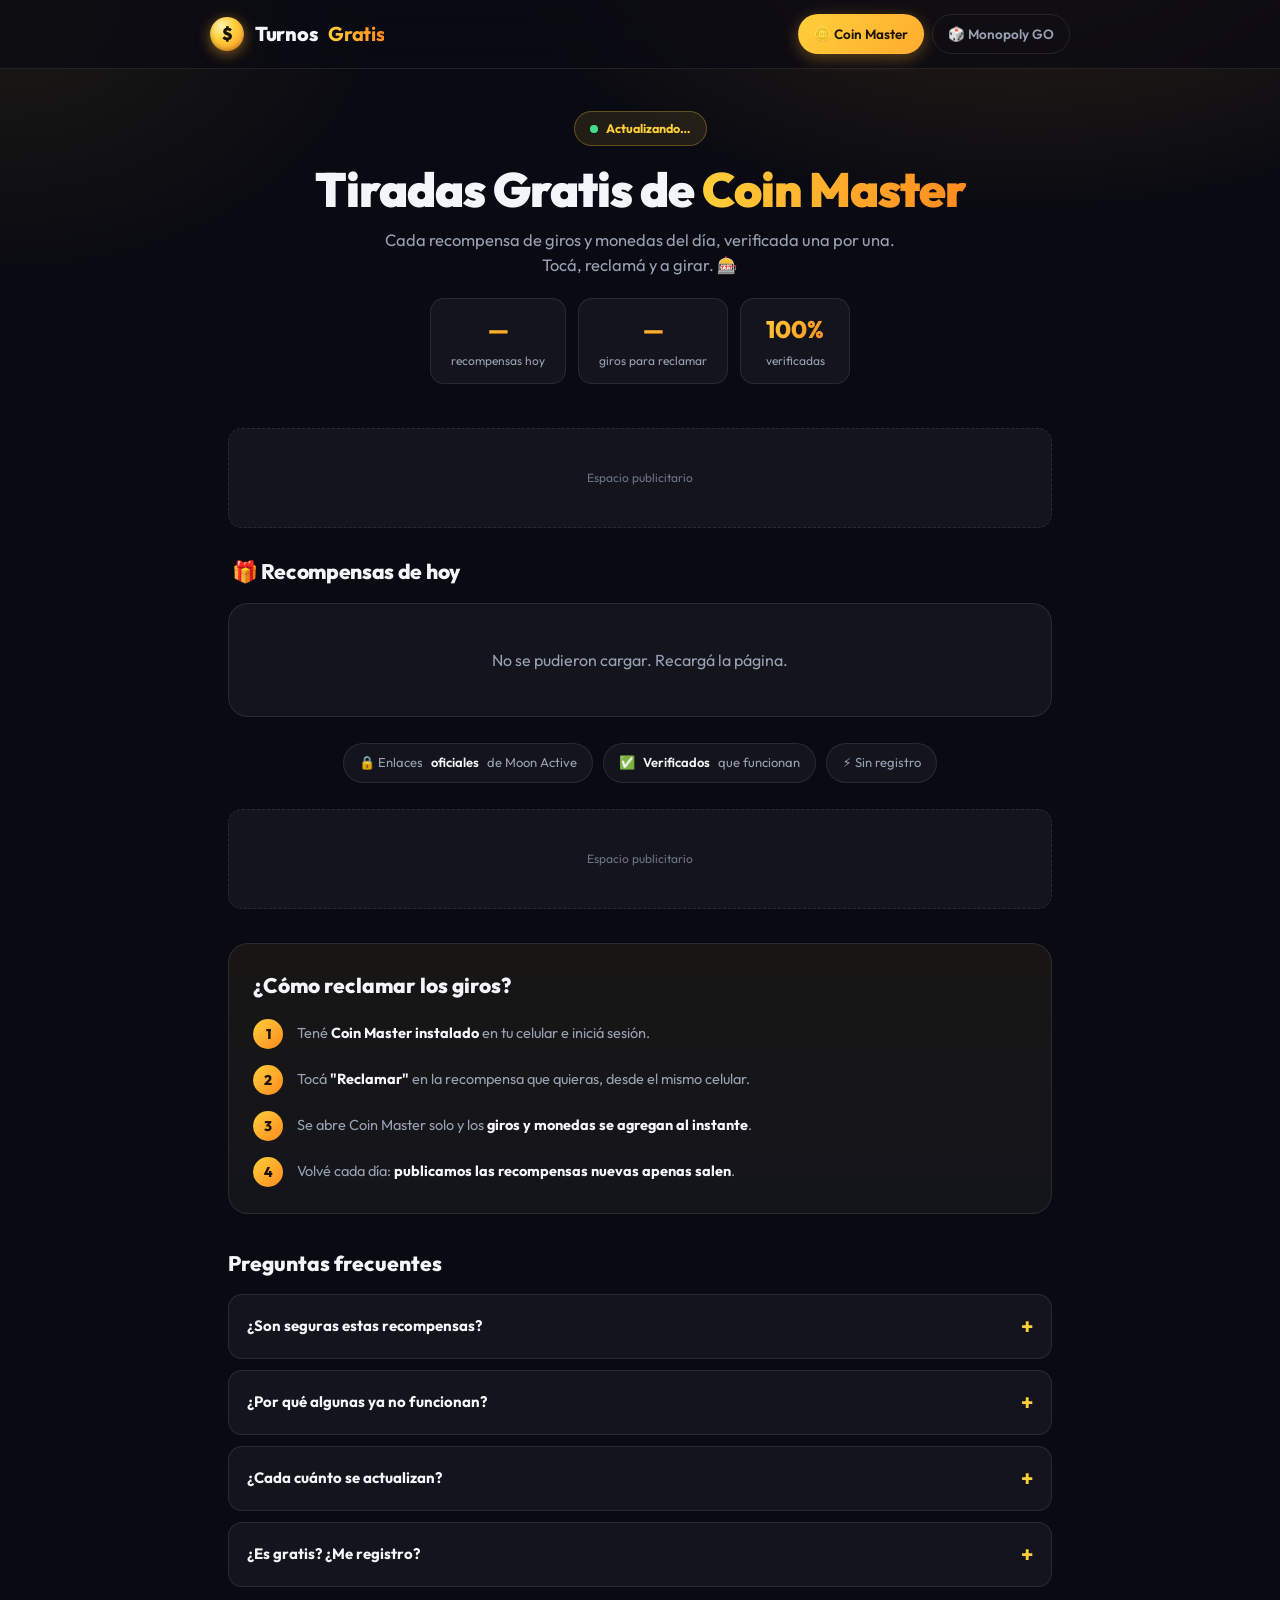
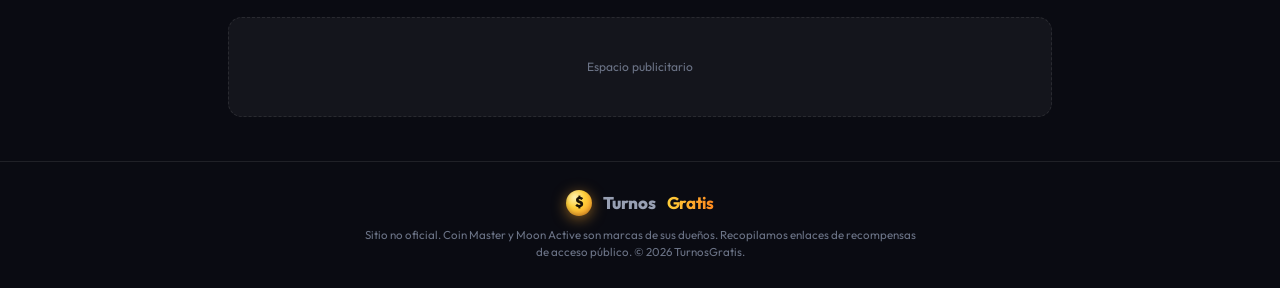
==== commit 4be5e1f3: "rediseño estructural: grilla de tarjetas de recompensa con cantidad de giros + cuenta regresiva + ba" ====
--- a/public/index.html
+++ b/public/index.html
@@ -7,198 +7,149 @@
 <meta name="description" content="Todos los enlaces de tiradas gratis de Coin Master de HOY, verificados y actualizados cada día. Reclamá tus giros y monedas gratis en un solo lugar.">
 <link rel="canonical" href="https://turnosgratis.com/">
 <meta name="robots" content="index,follow,max-image-preview:large">
-<meta property="og:title" content="Tiradas Gratis Coin Master HOY — Enlaces actualizados">
+<meta property="og:title" content="Tiradas Gratis Coin Master HOY">
 <meta property="og:description" content="Enlaces de tiradas y monedas gratis de Coin Master de hoy, verificados y frescos.">
 <meta property="og:type" content="website">
-<link rel="preconnect" href="https://fonts.googleapis.com">
-<link rel="preconnect" href="https://fonts.gstatic.com" crossorigin>
+<link rel="preconnect" href="https://fonts.googleapis.com"><link rel="preconnect" href="https://fonts.gstatic.com" crossorigin>
 <link href="https://fonts.googleapis.com/css2?family=Outfit:wght@400;500;600;700;800;900&display=swap" rel="stylesheet">
-<!-- AdSense: pegar el script de tu cuenta cuando esté aprobada
-<script async src="https://pagead2.googlesyndication.com/pagead/js/adsbygoogle.js?client=ca-pub-XXXX" crossorigin="anonymous"></script> -->
+<!-- AdSense: pegar el script de tu cuenta cuando esté aprobada -->
 <style>
-  :root{
-    --bg:#0a0b12; --bg2:#0f1119; --panel:rgba(255,255,255,.045); --panel-hi:rgba(255,255,255,.08);
-    --gold:#ffcf3a; --gold2:#ffab2e; --amber:#ff8a1e; --ink:#1a1206;
-    --text:#f3f5fa; --muted:#98a0b3; --muted2:#6b7386; --border:rgba(255,255,255,.09);
-    --ok:#3fe08a; --radius:20px; --radius-sm:14px;
-    --font:'Outfit',system-ui,-apple-system,'Segoe UI',Roboto,sans-serif;
-  }
-  *{box-sizing:border-box;margin:0;padding:0}
-  html{scroll-behavior:smooth}
-  body{background:var(--bg);color:var(--text);font-family:var(--font);line-height:1.5;overflow-x:hidden;
-    background-image:radial-gradient(900px 500px at 80% -10%,rgba(255,171,46,.14),transparent 60%),radial-gradient(700px 500px at 0% 0%,rgba(255,207,58,.08),transparent 55%);background-attachment:fixed}
-  .wrap{max-width:820px;margin:0 auto;padding:0 18px}
-  a{color:inherit}
-
+  :root{--bg:#0a0b12;--panel:rgba(255,255,255,.045);--panel-hi:rgba(255,255,255,.075);--gold:#ffcf3a;--gold2:#ffab2e;--amber:#ff8a1e;--ink:#1a1206;--text:#f3f5fa;--muted:#98a0b3;--muted2:#6b7386;--border:rgba(255,255,255,.09);--ok:#3fe08a;--red:#ff5d6c;--radius:20px;--rs:14px;--font:'Outfit',system-ui,sans-serif}
+  *{box-sizing:border-box;margin:0;padding:0}html{scroll-behavior:smooth}
+  body{background:var(--bg);color:var(--text);font-family:var(--font);line-height:1.5;overflow-x:hidden;background-image:radial-gradient(900px 500px at 80% -10%,rgba(255,171,46,.15),transparent 60%),radial-gradient(700px 500px at 0% 0%,rgba(255,207,58,.08),transparent 55%);background-attachment:fixed}
+  .wrap{max-width:860px;margin:0 auto;padding:0 18px}
   /* HEADER */
   header{position:sticky;top:0;z-index:20;background:rgba(10,11,18,.72);backdrop-filter:blur(14px);border-bottom:1px solid var(--border)}
   .hdr{display:flex;align-items:center;justify-content:space-between;padding:14px 0}
   .brand{display:flex;align-items:center;gap:11px;font-weight:800;font-size:20px;letter-spacing:-.3px}
-  .brand .coin{width:34px;height:34px;border-radius:50%;background:radial-gradient(circle at 34% 28%,#fff2b0,var(--gold) 40%,var(--gold2) 75%,#c77f14);
-    display:grid;place-items:center;color:var(--ink);font-weight:900;font-size:17px;box-shadow:0 3px 14px rgba(255,171,46,.5),inset 0 -2px 4px rgba(0,0,0,.25)}
+  .brand .coin{width:34px;height:34px;border-radius:50%;background:radial-gradient(circle at 34% 28%,#fff2b0,var(--gold) 40%,var(--gold2) 75%,#c77f14);display:grid;place-items:center;color:var(--ink);font-weight:900;font-size:17px;box-shadow:0 3px 14px rgba(255,171,46,.5),inset 0 -2px 4px rgba(0,0,0,.25)}
   .brand b{background:linear-gradient(90deg,var(--gold),var(--amber));-webkit-background-clip:text;background-clip:text;-webkit-text-fill-color:transparent}
   .nav{display:flex;gap:8px}
   .nav a{white-space:nowrap;font-size:13.5px;font-weight:600;color:var(--muted);padding:9px 15px;border-radius:999px;text-decoration:none;border:1px solid var(--border);transition:.15s}
   .nav a.on{color:var(--ink);background:linear-gradient(135deg,var(--gold),var(--gold2));border-color:transparent;box-shadow:0 4px 16px rgba(255,171,46,.35)}
-  .nav a:not(.on):hover{color:var(--text);border-color:var(--panel-hi);background:var(--panel)}
   @media(max-width:560px){.nav a{padding:8px 11px;font-size:12.5px}.brand{font-size:18px}}
-
   /* HERO */
-  .hero{text-align:center;padding:44px 0 26px}
-  .badge{display:inline-flex;align-items:center;gap:8px;font-size:12.5px;font-weight:700;color:var(--gold);
-    background:rgba(255,207,58,.1);border:1px solid rgba(255,207,58,.28);padding:7px 15px;border-radius:999px;margin-bottom:20px;letter-spacing:.2px}
-  .badge .dot{width:8px;height:8px;border-radius:50%;background:var(--ok);box-shadow:0 0 0 0 rgba(63,224,138,.6);animation:pulse 2s infinite}
+  .hero{text-align:center;padding:42px 0 22px}
+  .badge{display:inline-flex;align-items:center;gap:8px;font-size:12.5px;font-weight:700;color:var(--gold);background:rgba(255,207,58,.1);border:1px solid rgba(255,207,58,.28);padding:7px 15px;border-radius:999px;margin-bottom:18px}
+  .badge .dot{width:8px;height:8px;border-radius:50%;background:var(--ok);animation:pulse 2s infinite}
   @keyframes pulse{0%{box-shadow:0 0 0 0 rgba(63,224,138,.55)}70%{box-shadow:0 0 0 9px rgba(63,224,138,0)}100%{box-shadow:0 0 0 0 rgba(63,224,138,0)}}
   h1{font-size:clamp(30px,7vw,48px);font-weight:900;line-height:1.05;letter-spacing:-1px;margin-bottom:14px}
   h1 .g{background:linear-gradient(100deg,var(--gold),var(--amber));-webkit-background-clip:text;background-clip:text;-webkit-text-fill-color:transparent}
-  .lead{color:var(--muted);font-size:16.5px;max-width:520px;margin:0 auto 22px}
-  .stats{display:flex;gap:14px;justify-content:center;flex-wrap:wrap}
-  .stat{background:var(--panel);border:1px solid var(--border);border-radius:var(--radius-sm);padding:14px 22px;min-width:120px}
-  .stat b{display:block;font-size:26px;font-weight:800;background:linear-gradient(120deg,var(--gold),var(--amber));-webkit-background-clip:text;background-clip:text;-webkit-text-fill-color:transparent}
-  .stat span{font-size:12.5px;color:var(--muted)}
-
-  /* AD */
-  .ad{margin:22px 0;min-height:100px;background:var(--panel);border:1px dashed var(--border);border-radius:var(--radius-sm);display:grid;place-items:center;color:var(--muted2);font-size:12px}
-
-  /* LIST */
-  .sec-h{display:flex;align-items:center;justify-content:space-between;margin:30px 4px 14px}
-  .sec-h h2{font-size:20px;font-weight:800;letter-spacing:-.3px}
+  .lead{color:var(--muted);font-size:16.5px;max-width:520px;margin:0 auto 20px}
+  .stats{display:flex;gap:12px;justify-content:center;flex-wrap:wrap}
+  .stat{background:var(--panel);border:1px solid var(--border);border-radius:var(--rs);padding:12px 20px;min-width:110px}
+  .stat b{display:block;font-size:24px;font-weight:800;background:linear-gradient(120deg,var(--gold),var(--amber));-webkit-background-clip:text;background-clip:text;-webkit-text-fill-color:transparent}
+  .stat span{font-size:12px;color:var(--muted)}
+  .ad{margin:22px 0;min-height:100px;background:var(--panel);border:1px dashed var(--border);border-radius:var(--rs);display:grid;place-items:center;color:var(--muted2);font-size:12px}
+  .sec-h{display:flex;align-items:baseline;justify-content:space-between;margin:28px 4px 16px}
+  .sec-h h2{font-size:21px;font-weight:800;letter-spacing:-.3px}
   .sec-h .count{font-size:13px;color:var(--muted);font-weight:600}
-  .list{display:grid;gap:12px}
-  .item{position:relative;display:flex;align-items:center;gap:14px;background:linear-gradient(180deg,var(--panel-hi),var(--panel));
-    border:1px solid var(--border);border-radius:var(--radius);padding:15px 16px;transition:.18s;overflow:hidden}
-  .item::before{content:"";position:absolute;left:0;top:0;bottom:0;width:3px;background:linear-gradient(var(--gold),var(--amber));opacity:.8}
-  .item:hover{transform:translateY(-2px);border-color:rgba(255,207,58,.4);box-shadow:0 10px 30px rgba(0,0,0,.35)}
-  .item .ico{width:46px;height:46px;border-radius:14px;background:radial-gradient(circle at 34% 28%,#fff2b0,var(--gold) 42%,var(--gold2) 78%,#c77f14);
-    display:grid;place-items:center;font-size:23px;flex:none;box-shadow:0 4px 14px rgba(255,171,46,.4)}
-  .item .info{flex:1;min-width:0}
-  .item .t{font-weight:700;font-size:15.5px}
-  .item .d{color:var(--muted);font-size:12.5px;margin-top:3px;display:flex;align-items:center;gap:7px}
-  .item .d .v{color:var(--ok);font-weight:600}
-  .item .go{flex:none;position:relative;background:linear-gradient(135deg,var(--gold),var(--gold2));color:var(--ink);font-weight:800;font-size:14.5px;
-    padding:12px 22px;border-radius:12px;text-decoration:none;border:none;cursor:pointer;box-shadow:0 5px 18px rgba(255,171,46,.4);transition:.15s;white-space:nowrap}
-  .item .go:hover{filter:brightness(1.06);box-shadow:0 7px 22px rgba(255,171,46,.55)}
-  .item .go:active{transform:scale(.96)}
-  .skel{height:76px;border-radius:var(--radius);background:linear-gradient(90deg,var(--panel) 25%,var(--panel-hi) 50%,var(--panel) 75%);background-size:200% 100%;animation:sh 1.3s infinite}
+  /* GRID DE TARJETAS DE RECOMPENSA */
+  .grid{display:grid;grid-template-columns:repeat(auto-fill,minmax(220px,1fr));gap:14px}
+  .tile{position:relative;background:linear-gradient(180deg,var(--panel-hi),var(--panel));border:1px solid var(--border);border-radius:var(--radius);padding:18px 16px 16px;text-align:center;transition:.18s;overflow:hidden}
+  .tile:hover{transform:translateY(-3px);border-color:rgba(255,207,58,.45);box-shadow:0 14px 34px rgba(0,0,0,.4)}
+  .tile .new{position:absolute;top:10px;right:10px;font-size:10px;font-weight:800;letter-spacing:.5px;color:var(--ink);background:linear-gradient(135deg,var(--ok),#2bb673);padding:3px 8px;border-radius:6px}
+  .tile .coinbig{width:64px;height:64px;margin:2px auto 12px;border-radius:50%;background:radial-gradient(circle at 34% 28%,#fff2b0,var(--gold) 42%,var(--gold2) 76%,#c77f14);display:grid;place-items:center;font-size:32px;box-shadow:0 6px 20px rgba(255,171,46,.45),inset 0 -3px 6px rgba(0,0,0,.25);position:relative}
+  .tile .amount{font-size:30px;font-weight:900;line-height:1;letter-spacing:-.5px;background:linear-gradient(120deg,var(--gold),var(--amber));-webkit-background-clip:text;background-clip:text;-webkit-text-fill-color:transparent}
+  .tile .amount small{display:block;font-size:12px;font-weight:600;color:var(--muted);-webkit-text-fill-color:var(--muted);margin-top:3px;letter-spacing:0}
+  .tile .exp{font-size:11.5px;color:var(--muted2);margin:9px 0 13px;display:flex;align-items:center;justify-content:center;gap:6px}
+  .tile .exp b{color:var(--ok);font-weight:600}
+  .tile .exp.soon b{color:var(--red)}
+  .tile .go{display:block;background:linear-gradient(135deg,var(--gold),var(--gold2));color:var(--ink);font-weight:800;font-size:14.5px;padding:12px;border-radius:12px;text-decoration:none;box-shadow:0 5px 16px rgba(255,171,46,.4);transition:.15s}
+  .tile .go:hover{filter:brightness(1.06)}.tile .go:active{transform:scale(.97)}
+  .skel{height:210px;border-radius:var(--radius);background:linear-gradient(90deg,var(--panel) 25%,var(--panel-hi) 50%,var(--panel) 75%);background-size:200% 100%;animation:sh 1.3s infinite}
   @keyframes sh{0%{background-position:200% 0}100%{background-position:-200% 0}}
-  .empty{text-align:center;color:var(--muted);padding:44px 16px;background:var(--panel);border:1px solid var(--border);border-radius:var(--radius)}
-
-  /* TRUST */
+  .empty{grid-column:1/-1;text-align:center;color:var(--muted);padding:44px 16px;background:var(--panel);border:1px solid var(--border);border-radius:var(--radius)}
   .trust{display:flex;gap:10px;flex-wrap:wrap;justify-content:center;margin:26px 0}
   .trust .t{display:flex;align-items:center;gap:8px;font-size:13px;color:var(--muted);background:var(--panel);border:1px solid var(--border);padding:9px 15px;border-radius:999px}
   .trust .t b{color:var(--text);font-weight:600}
-
-  /* HOW */
   .how{margin:34px 0;background:linear-gradient(180deg,rgba(255,207,58,.06),var(--panel));border:1px solid var(--border);border-radius:var(--radius);padding:26px 24px}
   .how h2{font-size:21px;margin-bottom:18px;font-weight:800}
-  .steps{display:grid;gap:16px}
-  .step{display:flex;gap:14px;align-items:flex-start}
+  .steps{display:grid;gap:16px}.step{display:flex;gap:14px;align-items:flex-start}
   .step .n{flex:none;width:30px;height:30px;border-radius:50%;background:linear-gradient(135deg,var(--gold),var(--amber));color:var(--ink);font-weight:800;display:grid;place-items:center;font-size:14px}
-  .step p{color:var(--muted);font-size:14.5px;padding-top:3px}
-  .step p b{color:var(--text)}
-
-  /* FAQ */
-  .faq{margin:30px 0}
-  .faq h2{font-size:21px;margin-bottom:14px;font-weight:800}
-  .faq details{background:var(--panel);border:1px solid var(--border);border-radius:var(--radius-sm);padding:15px 18px;margin-bottom:11px;transition:.15s}
+  .step p{color:var(--muted);font-size:14.5px;padding-top:3px}.step p b{color:var(--text)}
+  .faq{margin:30px 0}.faq h2{font-size:21px;margin-bottom:14px;font-weight:800}
+  .faq details{background:var(--panel);border:1px solid var(--border);border-radius:var(--rs);padding:15px 18px;margin-bottom:11px}
   .faq details[open]{border-color:rgba(255,207,58,.3)}
   .faq summary{font-weight:700;cursor:pointer;font-size:15px;list-style:none;display:flex;justify-content:space-between;align-items:center}
-  .faq summary::-webkit-details-marker{display:none}
-  .faq summary::after{content:"+";color:var(--gold);font-size:22px;font-weight:400;transition:.2s}
-  .faq details[open] summary::after{transform:rotate(45deg)}
-  .faq p{color:var(--muted);font-size:14px;margin-top:11px;line-height:1.6}
-
+  .faq summary::-webkit-details-marker{display:none}.faq summary::after{content:"+";color:var(--gold);font-size:22px;transition:.2s}
+  .faq details[open] summary::after{transform:rotate(45deg)}.faq p{color:var(--muted);font-size:14px;margin-top:11px;line-height:1.6}
   footer{border-top:1px solid var(--border);margin-top:44px;padding:28px 0;color:var(--muted);font-size:13px;text-align:center}
-  .disc{font-size:11.5px;color:var(--muted2);margin-top:10px;max-width:560px;margin-left:auto;margin-right:auto}
+  .disc{font-size:11.5px;color:var(--muted2);margin-top:10px;max-width:560px;margin:10px auto 0}
 </style>
 </head>
 <body>
 <header><div class="wrap hdr">
   <div class="brand"><span class="coin">$</span>Turnos<b>Gratis</b></div>
-  <nav class="nav">
-    <a href="/" class="on">🪙 Coin Master</a>
-    <a href="#" onclick="return false" title="Próximamente">🎲 Monopoly GO</a>
-  </nav>
+  <nav class="nav"><a href="/" class="on">🪙 Coin Master</a><a href="#" onclick="return false" title="Próximamente">🎲 Monopoly GO</a></nav>
 </div></header>
-
 <main class="wrap">
   <section class="hero">
     <span class="badge"><span class="dot"></span><span id="fresh-txt">Actualizando…</span></span>
-    <h1>Tiradas Gratis de <span class="g">Coin Master</span> — HOY</h1>
-    <p class="lead">Todos los enlaces de giros y monedas gratis del día, verificados uno por uno y en un solo lugar. Reclamá y a jugar. 🎰</p>
+    <h1>Tiradas Gratis de <span class="g">Coin Master</span></h1>
+    <p class="lead">Cada recompensa de giros y monedas del día, verificada una por una. Tocá, reclamá y a girar. 🎰</p>
     <div class="stats">
-      <div class="stat"><b id="stat-count">—</b><span>enlaces activos hoy</span></div>
-      <div class="stat"><b>100%</b><span>verificados</span></div>
-      <div class="stat"><b>24/7</b><span>actualizado</span></div>
+      <div class="stat"><b id="stat-count">—</b><span>recompensas hoy</span></div>
+      <div class="stat"><b id="stat-spins">—</b><span>giros para reclamar</span></div>
+      <div class="stat"><b>100%</b><span>verificadas</span></div>
     </div>
   </section>
-
   <div class="ad" id="ad-top">Espacio publicitario</div>
-
-  <div class="sec-h"><h2>🎁 Enlaces de hoy</h2><span class="count" id="sec-count"></span></div>
-  <div class="list" id="list">
-    <div class="skel"></div><div class="skel"></div><div class="skel"></div><div class="skel"></div>
-  </div>
-
+  <div class="sec-h"><h2>🎁 Recompensas de hoy</h2><span class="count" id="sec-count"></span></div>
+  <div class="grid" id="grid"><div class="skel"></div><div class="skel"></div><div class="skel"></div><div class="skel"></div></div>
   <div class="trust">
     <span class="t">🔒 Enlaces <b>oficiales</b> de Moon Active</span>
     <span class="t">✅ <b>Verificados</b> que funcionan</span>
-    <span class="t">⚡ Sin registro ni descargas</span>
+    <span class="t">⚡ Sin registro</span>
   </div>
-
   <div class="ad" id="ad-mid">Espacio publicitario</div>
-
-  <section class="how">
-    <h2>¿Cómo canjear las tiradas gratis?</h2>
-    <div class="steps">
-      <div class="step"><span class="n">1</span><p>Tené <b>Coin Master instalado</b> en tu celular (Android o iOS) e iniciá sesión.</p></div>
-      <div class="step"><span class="n">2</span><p>Tocá <b>"Reclamar"</b> en el enlace que quieras, desde el mismo celular.</p></div>
-      <div class="step"><span class="n">3</span><p>Se abre Coin Master solo y las <b>tiradas y monedas se agregan al instante</b>.</p></div>
-      <div class="step"><span class="n">4</span><p>Volvé cada día: <b>publicamos los enlaces nuevos apenas salen</b> y quitamos los vencidos.</p></div>
-    </div>
+  <section class="how"><h2>¿Cómo reclamar los giros?</h2><div class="steps">
+    <div class="step"><span class="n">1</span><p>Tené <b>Coin Master instalado</b> en tu celular e iniciá sesión.</p></div>
+    <div class="step"><span class="n">2</span><p>Tocá <b>"Reclamar"</b> en la recompensa que quieras, desde el mismo celular.</p></div>
+    <div class="step"><span class="n">3</span><p>Se abre Coin Master solo y los <b>giros y monedas se agregan al instante</b>.</p></div>
+    <div class="step"><span class="n">4</span><p>Volvé cada día: <b>publicamos las recompensas nuevas apenas salen</b>.</p></div>
+  </div></section>
+  <section class="faq"><h2>Preguntas frecuentes</h2>
+    <details><summary>¿Son seguras estas recompensas?</summary><p>Sí. Son los enlaces oficiales de Moon Active (creador de Coin Master). Nunca piden contraseña ni datos de pago.</p></details>
+    <details><summary>¿Por qué algunas ya no funcionan?</summary><p>Cada recompensa caduca a los ~3 días y se puede usar una sola vez por cuenta. Por eso mostramos la cuenta regresiva y quitamos las vencidas.</p></details>
+    <details><summary>¿Cada cuánto se actualizan?</summary><p>Automáticamente, varias veces al día, apenas Moon Active publica recompensas nuevas.</p></details>
+    <details><summary>¿Es gratis? ¿Me registro?</summary><p>Gratis y sin registro. Solo tocás desde el celu con el juego instalado.</p></details>
   </section>
-
-  <section class="faq">
-    <h2>Preguntas frecuentes</h2>
-    <details><summary>¿Son seguros estos enlaces?</summary><p>Sí. Son los enlaces oficiales de recompensas de Moon Active (creador de Coin Master). Nunca piden tu contraseña ni datos de pago — solo abren la recompensa dentro del juego.</p></details>
-    <details><summary>¿Por qué algunos no funcionan?</summary><p>Los enlaces caducan a los ~3 días. Nosotros verificamos y quitamos los vencidos, pero cada enlace se puede usar una sola vez por cuenta.</p></details>
-    <details><summary>¿Cada cuánto se actualizan?</summary><p>Automáticamente, varias veces al día, apenas Moon Active publica enlaces nuevos.</p></details>
-    <details><summary>¿Es gratis? ¿Tengo que registrarme?</summary><p>Totalmente gratis y sin registro. Solo hacés clic en el enlace desde tu celular con el juego instalado.</p></details>
-  </section>
-
   <div class="ad" id="ad-bot">Espacio publicitario</div>
 </main>
-
 <footer><div class="wrap">
   <div class="brand" style="justify-content:center;font-size:17px"><span class="coin" style="width:26px;height:26px;font-size:14px">$</span>Turnos<b>Gratis</b></div>
-  <div class="disc">Sitio no oficial. Coin Master y Moon Active son marcas de sus respectivos dueños. Solo recopilamos enlaces de recompensas de acceso público. © 2026 TurnosGratis.</div>
+  <div class="disc">Sitio no oficial. Coin Master y Moon Active son marcas de sus dueños. Recopilamos enlaces de recompensas de acceso público. © 2026 TurnosGratis.</div>
 </div></footer>
-
 <script>
-(function(){var s=document.createElement('script');s.type='application/ld+json';
-s.textContent=JSON.stringify({"@context":"https://schema.org","@type":"FAQPage","mainEntity":[
-{"@type":"Question","name":"¿Son seguros los enlaces de tiradas gratis de Coin Master?","acceptedAnswer":{"@type":"Answer","text":"Sí, son los enlaces oficiales de recompensas de Moon Active. No piden contraseña ni datos de pago."}},
-{"@type":"Question","name":"¿Cada cuánto se actualizan las tiradas gratis?","acceptedAnswer":{"@type":"Answer","text":"Automáticamente varias veces al día, apenas Moon Active publica enlaces nuevos."}}]});
-document.head.appendChild(s);})();
-
-function hace(iso){var s=Math.floor((Date.now()-new Date(iso))/60000);
-  if(s<1)return 'recién';if(s<60)return 'hace '+s+' min';var h=Math.floor(s/60);if(h<24)return 'hace '+h+' h';return 'hace '+Math.floor(h/24)+' d';}
-function fechaLinda(d){var m=['ene','feb','mar','abr','may','jun','jul','ago','sep','oct','nov','dic'];
-  return d.slice(6,8)+' '+m[+d.slice(4,6)-1];}
-
+(function(){var s=document.createElement('script');s.type='application/ld+json';s.textContent=JSON.stringify({"@context":"https://schema.org","@type":"FAQPage","mainEntity":[{"@type":"Question","name":"¿Son seguras las recompensas de Coin Master?","acceptedAnswer":{"@type":"Answer","text":"Sí, son enlaces oficiales de Moon Active. No piden contraseña ni pago."}},{"@type":"Question","name":"¿Cada cuánto se actualizan?","acceptedAnswer":{"@type":"Answer","text":"Automáticamente varias veces al día."}}]});document.head.appendChild(s);})();
+function hace(iso){var s=Math.floor((Date.now()-new Date(iso))/60000);if(s<1)return 'recién';if(s<60)return 'hace '+s+' min';var h=Math.floor(s/60);if(h<24)return 'hace '+h+' h';return 'hace '+Math.floor(h/24)+' d';}
+function expira(dstr){ // date YYYYMMDD + 3 días = vencimiento
+  var y=+dstr.slice(0,4),m=+dstr.slice(4,6)-1,d=+dstr.slice(6,8);
+  var exp=new Date(Date.UTC(y,m,d))+0; exp=new Date(Date.UTC(y,m,d)); exp.setUTCDate(exp.getUTCDate()+3);
+  var hrs=Math.floor((exp-Date.now())/3600000);
+  if(hrs<=0)return {txt:'vence pronto',soon:true};
+  if(hrs<24)return {txt:'vence en '+hrs+' h',soon:true};
+  return {txt:'vence en '+Math.ceil(hrs/24)+' días',soon:false};
+}
+function hoyYMD(){return new Date().toISOString().slice(0,10).replace(/-/g,'');}
 fetch('/data/coinmaster.json?t='+Date.now()).then(function(r){return r.json();}).then(function(d){
   document.getElementById('fresh-txt').textContent='Actualizado '+hace(d.updated_at);
   document.getElementById('stat-count').textContent=d.count;
-  document.getElementById('sec-count').textContent=d.count+' activos';
-  var list=document.getElementById('list');
-  if(!d.links||!d.links.length){list.innerHTML='<div class="empty">No hay enlaces activos ahora mismo. Volvé en un rato 🙂</div>';return;}
-  list.innerHTML=d.links.map(function(l,i){
-    return '<div class="item"><div class="ico">🪙</div>'+
-      '<div class="info"><div class="t">Tiradas + monedas gratis</div>'+
-      '<div class="d">'+fechaLinda(l.date)+' <span class="v">● verificado</span></div></div>'+
+  var totalSpins=d.links.reduce(function(a,l){return a+(l.spins||0);},0);
+  document.getElementById('stat-spins').textContent=totalSpins>0?'+'+totalSpins:d.count;
+  document.getElementById('sec-count').textContent=d.count+' activas';
+  var grid=document.getElementById('grid'),hoy=hoyYMD();
+  if(!d.links||!d.links.length){grid.innerHTML='<div class="empty">No hay recompensas activas ahora mismo. Volvé en un rato 🙂</div>';return;}
+  grid.innerHTML=d.links.map(function(l){
+    var e=expira(l.date),nuevo=l.date===hoy;
+    var amt=l.spins?('<div class="amount">'+l.spins+'<small>giros gratis</small></div>'):('<div class="amount" style="font-size:22px">Tiradas<small>+ monedas gratis</small></div>');
+    return '<div class="tile">'+(nuevo?'<span class="new">NUEVO</span>':'')+
+      '<div class="coinbig">🪙</div>'+amt+
+      '<div class="exp'+(e.soon?' soon':'')+'">⏳ <b>'+e.txt+'</b></div>'+
       '<a class="go" href="'+l.url+'" target="_blank" rel="noopener nofollow">Reclamar</a></div>';
   }).join('');
-}).catch(function(){document.getElementById('list').innerHTML='<div class="empty">No se pudieron cargar los enlaces. Recargá la página.</div>';});
+}).catch(function(){document.getElementById('grid').innerHTML='<div class="empty">No se pudieron cargar. Recargá la página.</div>';});
 </script>
 </body>
 </html>
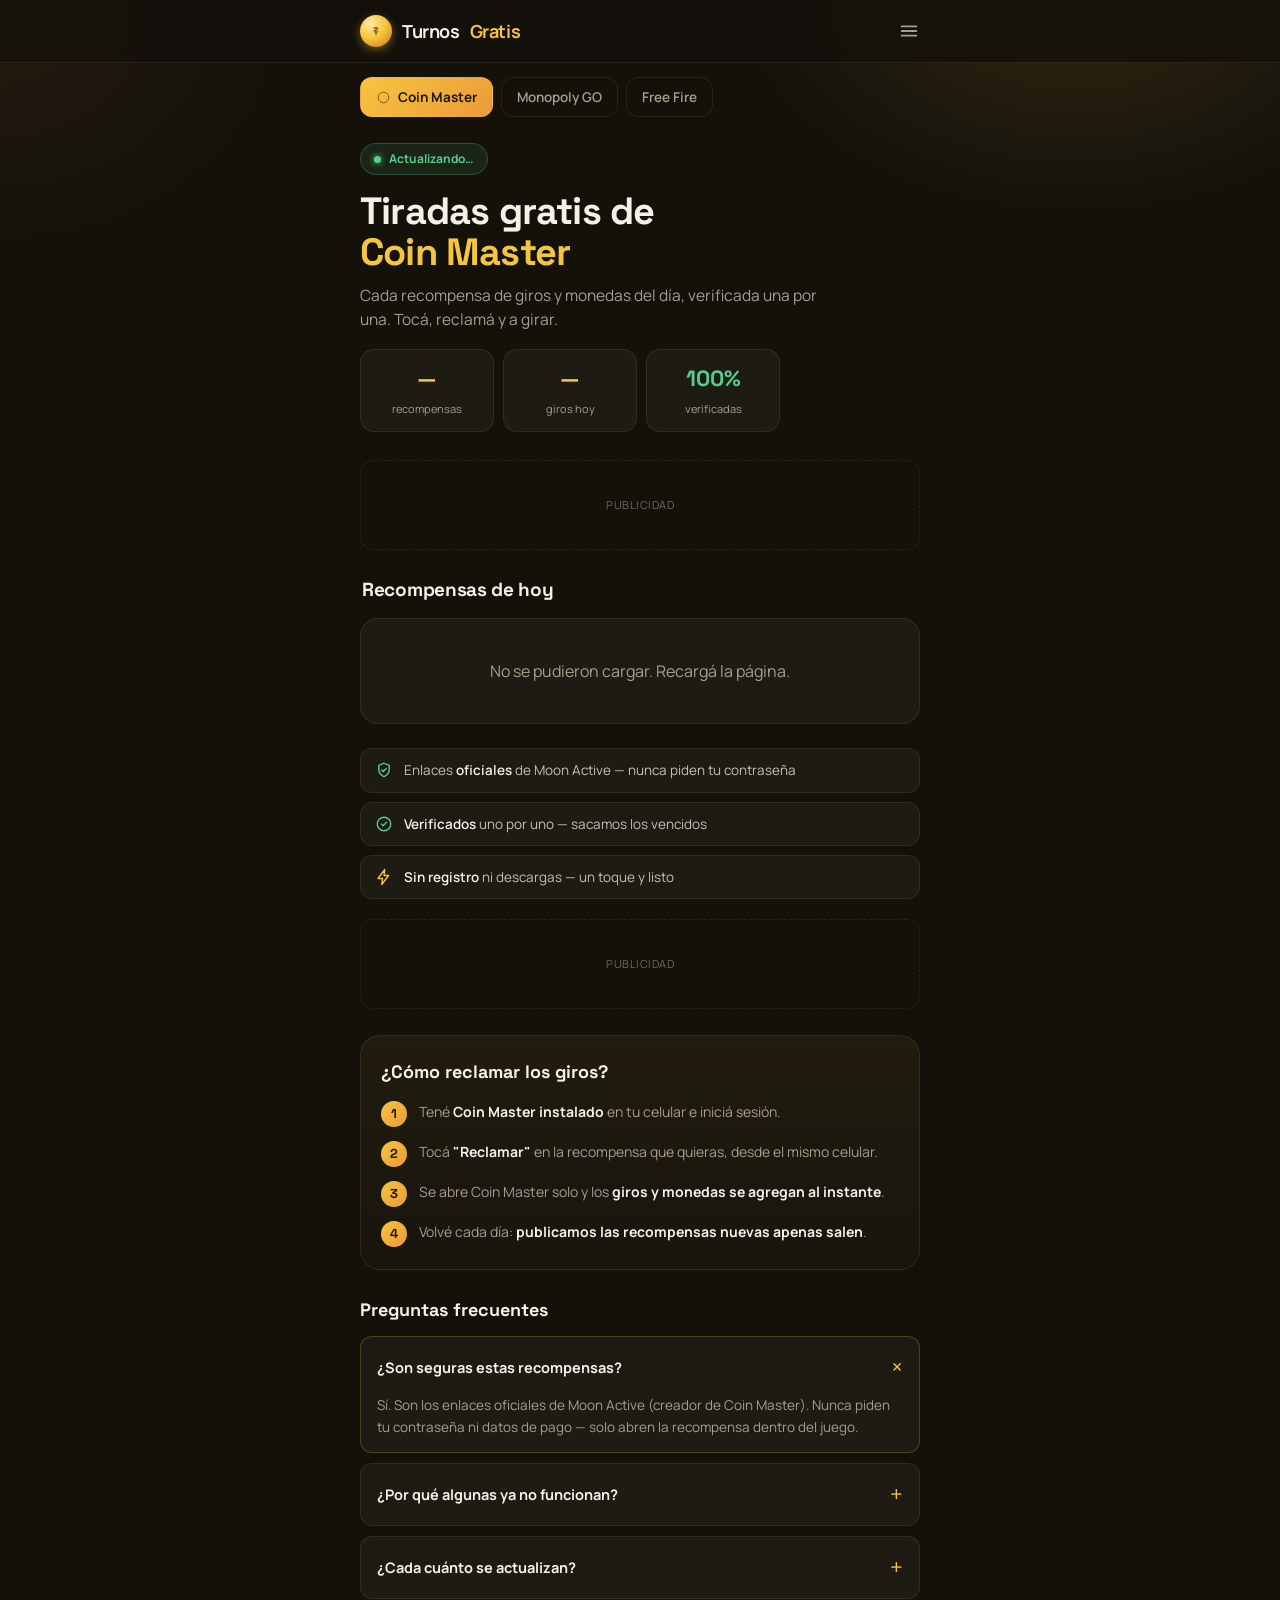
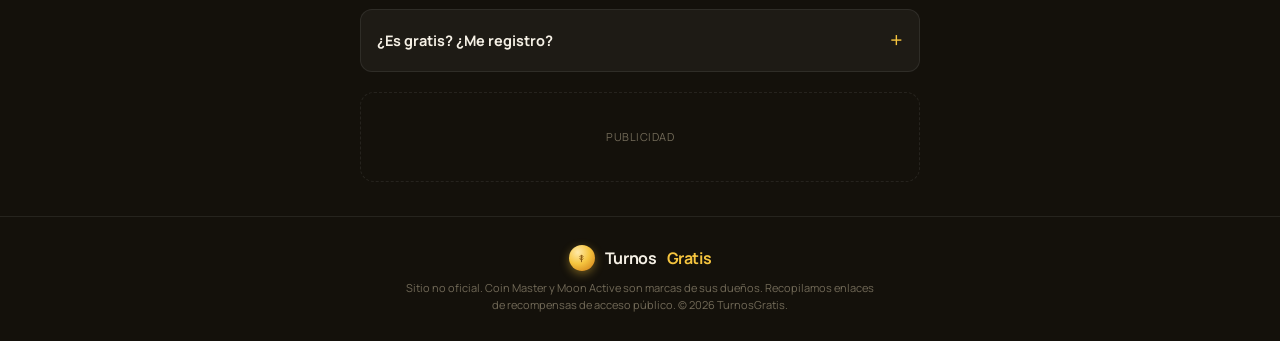
==== commit 162bfd58: "diseño premium: featured card + grilla de tiles, Space Grotesk/Manrope, íconos SVG, base cálida dora" ====
--- a/public/index.html
+++ b/public/index.html
@@ -11,145 +11,197 @@
 <meta property="og:description" content="Enlaces de tiradas y monedas gratis de Coin Master de hoy, verificados y frescos.">
 <meta property="og:type" content="website">
 <link rel="preconnect" href="https://fonts.googleapis.com"><link rel="preconnect" href="https://fonts.gstatic.com" crossorigin>
-<link href="https://fonts.googleapis.com/css2?family=Outfit:wght@400;500;600;700;800;900&display=swap" rel="stylesheet">
+<link href="https://fonts.googleapis.com/css2?family=Space+Grotesk:wght@500;600;700&family=Manrope:wght@400;500;600;700;800&display=swap" rel="stylesheet">
 <!-- AdSense: pegar el script de tu cuenta cuando esté aprobada -->
 <style>
-  :root{--bg:#0a0b12;--panel:rgba(255,255,255,.045);--panel-hi:rgba(255,255,255,.075);--gold:#ffcf3a;--gold2:#ffab2e;--amber:#ff8a1e;--ink:#1a1206;--text:#f3f5fa;--muted:#98a0b3;--muted2:#6b7386;--border:rgba(255,255,255,.09);--ok:#3fe08a;--red:#ff5d6c;--radius:20px;--rs:14px;--font:'Outfit',system-ui,sans-serif}
+  :root{--bg:#14110b;--surf:rgba(255,255,255,.045);--surf2:rgba(255,255,255,.075);--gold:#f6c53f;--amber:#ec9a3a;--text:#f6f1e6;--muted:#a89e8a;--muted2:#726a58;--border:rgba(255,255,255,.08);--ok:#57cf88;--urgent:#ff6b5e;--ink:#211803;--r:18px;--font:'Manrope',system-ui,sans-serif;--disp:'Space Grotesk','Manrope',sans-serif}
   *{box-sizing:border-box;margin:0;padding:0}html{scroll-behavior:smooth}
-  body{background:var(--bg);color:var(--text);font-family:var(--font);line-height:1.5;overflow-x:hidden;background-image:radial-gradient(900px 500px at 80% -10%,rgba(255,171,46,.15),transparent 60%),radial-gradient(700px 500px at 0% 0%,rgba(255,207,58,.08),transparent 55%);background-attachment:fixed}
-  .wrap{max-width:860px;margin:0 auto;padding:0 18px}
+  body{background:var(--bg);color:var(--text);font-family:var(--font);line-height:1.5;-webkit-font-smoothing:antialiased;overflow-x:hidden;background-image:radial-gradient(560px 380px at 84% -2%,rgba(246,197,63,.13),transparent 62%),radial-gradient(500px 400px at 0% 2%,rgba(236,154,58,.07),transparent 58%);background-attachment:fixed}
+  .disp{font-family:var(--disp)}
+  .wrap{max-width:600px;margin:0 auto;padding:0 20px}
+  a{color:var(--gold);text-decoration:none}a:hover{color:var(--amber)}
+  svg{display:block}
   /* HEADER */
-  header{position:sticky;top:0;z-index:20;background:rgba(10,11,18,.72);backdrop-filter:blur(14px);border-bottom:1px solid var(--border)}
-  .hdr{display:flex;align-items:center;justify-content:space-between;padding:14px 0}
-  .brand{display:flex;align-items:center;gap:11px;font-weight:800;font-size:20px;letter-spacing:-.3px}
-  .brand .coin{width:34px;height:34px;border-radius:50%;background:radial-gradient(circle at 34% 28%,#fff2b0,var(--gold) 40%,var(--gold2) 75%,#c77f14);display:grid;place-items:center;color:var(--ink);font-weight:900;font-size:17px;box-shadow:0 3px 14px rgba(255,171,46,.5),inset 0 -2px 4px rgba(0,0,0,.25)}
-  .brand b{background:linear-gradient(90deg,var(--gold),var(--amber));-webkit-background-clip:text;background-clip:text;-webkit-text-fill-color:transparent}
-  .nav{display:flex;gap:8px}
-  .nav a{white-space:nowrap;font-size:13.5px;font-weight:600;color:var(--muted);padding:9px 15px;border-radius:999px;text-decoration:none;border:1px solid var(--border);transition:.15s}
-  .nav a.on{color:var(--ink);background:linear-gradient(135deg,var(--gold),var(--gold2));border-color:transparent;box-shadow:0 4px 16px rgba(255,171,46,.35)}
-  @media(max-width:560px){.nav a{padding:8px 11px;font-size:12.5px}.brand{font-size:18px}}
+  header{position:sticky;top:0;z-index:20;background:rgba(20,17,11,.82);backdrop-filter:blur(14px);border-bottom:1px solid var(--border)}
+  .hdr{display:flex;align-items:center;justify-content:space-between;padding:15px 0}
+  .brand{display:flex;align-items:center;gap:10px;font-weight:700;font-size:18px;letter-spacing:-.4px}
+  .brand .c{width:32px;height:32px;border-radius:50%;background:radial-gradient(circle at 34% 28%,#ffe9a8,var(--gold) 46%,#d98f22 82%);display:grid;place-items:center;box-shadow:0 3px 10px rgba(246,197,63,.4)}
+  .brand b{color:var(--gold)}
+  .games{display:flex;gap:8px;padding:14px 0 2px;overflow-x:auto}
+  .games a{display:flex;align-items:center;gap:7px;flex:none;padding:9px 15px;border-radius:12px;font-weight:600;font-size:13.5px;color:var(--muted);border:1px solid var(--border);white-space:nowrap;text-decoration:none}
+  .games a.on{background:linear-gradient(135deg,var(--gold),var(--amber));color:var(--ink);border-color:transparent;font-weight:700}
   /* HERO */
-  .hero{text-align:center;padding:42px 0 22px}
-  .badge{display:inline-flex;align-items:center;gap:8px;font-size:12.5px;font-weight:700;color:var(--gold);background:rgba(255,207,58,.1);border:1px solid rgba(255,207,58,.28);padding:7px 15px;border-radius:999px;margin-bottom:18px}
-  .badge .dot{width:8px;height:8px;border-radius:50%;background:var(--ok);animation:pulse 2s infinite}
-  @keyframes pulse{0%{box-shadow:0 0 0 0 rgba(63,224,138,.55)}70%{box-shadow:0 0 0 9px rgba(63,224,138,0)}100%{box-shadow:0 0 0 0 rgba(63,224,138,0)}}
-  h1{font-size:clamp(30px,7vw,48px);font-weight:900;line-height:1.05;letter-spacing:-1px;margin-bottom:14px}
-  h1 .g{background:linear-gradient(100deg,var(--gold),var(--amber));-webkit-background-clip:text;background-clip:text;-webkit-text-fill-color:transparent}
-  .lead{color:var(--muted);font-size:16.5px;max-width:520px;margin:0 auto 20px}
-  .stats{display:flex;gap:12px;justify-content:center;flex-wrap:wrap}
-  .stat{background:var(--panel);border:1px solid var(--border);border-radius:var(--rs);padding:12px 20px;min-width:110px}
-  .stat b{display:block;font-size:24px;font-weight:800;background:linear-gradient(120deg,var(--gold),var(--amber));-webkit-background-clip:text;background-clip:text;-webkit-text-fill-color:transparent}
-  .stat span{font-size:12px;color:var(--muted)}
-  .ad{margin:22px 0;min-height:100px;background:var(--panel);border:1px dashed var(--border);border-radius:var(--rs);display:grid;place-items:center;color:var(--muted2);font-size:12px}
-  .sec-h{display:flex;align-items:baseline;justify-content:space-between;margin:28px 4px 16px}
-  .sec-h h2{font-size:21px;font-weight:800;letter-spacing:-.3px}
-  .sec-h .count{font-size:13px;color:var(--muted);font-weight:600}
-  /* GRID DE TARJETAS DE RECOMPENSA */
-  .grid{display:grid;grid-template-columns:repeat(auto-fill,minmax(220px,1fr));gap:14px}
-  .tile{position:relative;background:linear-gradient(180deg,var(--panel-hi),var(--panel));border:1px solid var(--border);border-radius:var(--radius);padding:18px 16px 16px;text-align:center;transition:.18s;overflow:hidden}
-  .tile:hover{transform:translateY(-3px);border-color:rgba(255,207,58,.45);box-shadow:0 14px 34px rgba(0,0,0,.4)}
-  .tile .new{position:absolute;top:10px;right:10px;font-size:10px;font-weight:800;letter-spacing:.5px;color:var(--ink);background:linear-gradient(135deg,var(--ok),#2bb673);padding:3px 8px;border-radius:6px}
-  .tile .coinbig{width:64px;height:64px;margin:2px auto 12px;border-radius:50%;background:radial-gradient(circle at 34% 28%,#fff2b0,var(--gold) 42%,var(--gold2) 76%,#c77f14);display:grid;place-items:center;font-size:32px;box-shadow:0 6px 20px rgba(255,171,46,.45),inset 0 -3px 6px rgba(0,0,0,.25);position:relative}
-  .tile .amount{font-size:30px;font-weight:900;line-height:1;letter-spacing:-.5px;background:linear-gradient(120deg,var(--gold),var(--amber));-webkit-background-clip:text;background-clip:text;-webkit-text-fill-color:transparent}
-  .tile .amount small{display:block;font-size:12px;font-weight:600;color:var(--muted);-webkit-text-fill-color:var(--muted);margin-top:3px;letter-spacing:0}
-  .tile .exp{font-size:11.5px;color:var(--muted2);margin:9px 0 13px;display:flex;align-items:center;justify-content:center;gap:6px}
-  .tile .exp b{color:var(--ok);font-weight:600}
-  .tile .exp.soon b{color:var(--red)}
-  .tile .go{display:block;background:linear-gradient(135deg,var(--gold),var(--gold2));color:var(--ink);font-weight:800;font-size:14.5px;padding:12px;border-radius:12px;text-decoration:none;box-shadow:0 5px 16px rgba(255,171,46,.4);transition:.15s}
-  .tile .go:hover{filter:brightness(1.06)}.tile .go:active{transform:scale(.97)}
-  .skel{height:210px;border-radius:var(--radius);background:linear-gradient(90deg,var(--panel) 25%,var(--panel-hi) 50%,var(--panel) 75%);background-size:200% 100%;animation:sh 1.3s infinite}
+  .hero{padding:24px 0 8px}
+  .badge{display:inline-flex;align-items:center;gap:8px;padding:6px 13px;border-radius:999px;background:rgba(87,207,136,.1);border:1px solid rgba(87,207,136,.26);color:var(--ok);font-size:12px;font-weight:700;margin-bottom:16px}
+  .badge .dot{width:7px;height:7px;border-radius:50%;background:var(--ok);box-shadow:0 0 6px var(--ok);animation:pulse 2s infinite}
+  @keyframes pulse{0%{box-shadow:0 0 0 0 rgba(87,207,136,.55)}70%{box-shadow:0 0 0 8px rgba(87,207,136,0)}100%{box-shadow:0 0 0 0 rgba(87,207,136,0)}}
+  h1{font-family:var(--disp);font-size:clamp(29px,7.5vw,38px);line-height:1.08;letter-spacing:-.8px;font-weight:700;margin-bottom:11px}
+  h1 .g{color:var(--gold)}
+  .lead{color:var(--muted);font-size:15.5px;line-height:1.5;max-width:460px;margin-bottom:18px}
+  .stats{display:flex;gap:9px;max-width:420px}
+  .stat{flex:1;background:var(--surf);border:1px solid var(--border);border-radius:14px;padding:12px 8px;text-align:center}
+  .stat b{font-family:var(--disp);display:block;font-size:22px;font-weight:700;color:var(--gold)}
+  .stat.ok b{color:var(--ok)}
+  .stat span{font-size:11px;color:var(--muted)}
+  .ad{margin:20px 0;height:90px;border:1px dashed var(--border);border-radius:14px;display:grid;place-items:center;color:var(--muted2);font-size:11px;letter-spacing:.5px}
+  .sec-h{display:flex;align-items:baseline;justify-content:space-between;margin:26px 2px 14px}
+  .sec-h h2{font-family:var(--disp);font-size:19px;font-weight:700;letter-spacing:-.3px}
+  .sec-h .cnt{font-size:12px;color:var(--muted);font-weight:600}
+  /* FEATURED */
+  .feat{position:relative;background:linear-gradient(135deg,rgba(246,197,63,.14),rgba(236,154,58,.05));border:1px solid rgba(246,197,63,.34);border-radius:20px;padding:18px;display:flex;align-items:center;gap:15px;box-shadow:0 12px 30px rgba(0,0,0,.3);margin-bottom:14px}
+  .feat .co{width:66px;height:66px;flex:none;border-radius:50%;background:radial-gradient(circle at 34% 28%,#ffe9a8,var(--gold) 46%,#d98f22 82%);display:grid;place-items:center;box-shadow:0 5px 16px rgba(246,197,63,.4)}
+  .feat .k{font-size:10.5px;font-weight:700;letter-spacing:1px;color:var(--gold);text-transform:uppercase;margin-bottom:2px}
+  .feat .amt{font-family:var(--disp);font-size:30px;font-weight:700;line-height:1;color:var(--text)}
+  .feat .amt small{font-size:15px;color:var(--muted);font-weight:600}
+  .feat .exp{display:flex;align-items:center;gap:5px;font-size:11.5px;font-weight:600;margin-top:5px}
+  .feat .go{flex:none;align-self:stretch;display:flex;align-items:center}
+  /* GRID */
+  .grid{display:grid;grid-template-columns:repeat(auto-fill,minmax(150px,1fr));gap:12px}
+  .tile{position:relative;background:linear-gradient(180deg,var(--surf2),var(--surf));border:1px solid var(--border);border-radius:var(--r);padding:16px 13px 13px;text-align:center;box-shadow:0 8px 22px rgba(0,0,0,.25);transition:.18s}
+  .tile.new{border-color:rgba(246,197,63,.24)}
+  .tile:hover{transform:translateY(-3px);border-color:rgba(246,197,63,.45);box-shadow:0 14px 32px rgba(0,0,0,.4)}
+  .tile .nb{position:absolute;top:9px;right:9px;font-size:9.5px;font-weight:800;letter-spacing:.5px;color:#0e2a19;background:var(--ok);padding:3px 7px;border-radius:6px}
+  .tile .co{width:52px;height:52px;margin:2px auto 10px;border-radius:50%;background:radial-gradient(circle at 34% 28%,#ffe9a8,var(--gold) 46%,#d98f22 82%);display:grid;place-items:center;box-shadow:0 5px 16px rgba(246,197,63,.4)}
+  .tile .amt{font-family:var(--disp);font-size:28px;font-weight:700;line-height:1;color:var(--gold)}
+  .tile .amt.txt{font-size:18px;padding-top:4px}
+  .tile .u{font-size:11.5px;color:var(--muted);margin-top:3px}
+  .tile .exp{display:flex;align-items:center;justify-content:center;gap:5px;font-size:11px;font-weight:600;margin:9px 0 12px}
+  .exp.soon{color:var(--urgent)!important}.exp.ok{color:var(--ok)}
+  .go{background:linear-gradient(135deg,var(--gold),var(--amber));color:var(--ink);font-weight:800;font-size:14px;padding:11px 18px;border-radius:12px;text-decoration:none;box-shadow:0 4px 12px rgba(246,197,63,.35);display:block;transition:.15s;white-space:nowrap}
+  .go:hover{filter:brightness(1.06);color:var(--ink)}.go:active{transform:scale(.97)}
+  .skel{height:200px;border-radius:var(--r);background:linear-gradient(90deg,var(--surf) 25%,var(--surf2) 50%,var(--surf) 75%);background-size:200% 100%;animation:sh 1.3s infinite}
   @keyframes sh{0%{background-position:200% 0}100%{background-position:-200% 0}}
-  .empty{grid-column:1/-1;text-align:center;color:var(--muted);padding:44px 16px;background:var(--panel);border:1px solid var(--border);border-radius:var(--radius)}
-  .trust{display:flex;gap:10px;flex-wrap:wrap;justify-content:center;margin:26px 0}
-  .trust .t{display:flex;align-items:center;gap:8px;font-size:13px;color:var(--muted);background:var(--panel);border:1px solid var(--border);padding:9px 15px;border-radius:999px}
+  .empty{grid-column:1/-1;text-align:center;color:var(--muted);padding:40px 16px;background:var(--surf);border:1px solid var(--border);border-radius:var(--r)}
+  /* TRUST */
+  .trust{display:flex;flex-direction:column;gap:9px;margin:24px 0 6px}
+  .trust .t{display:flex;align-items:center;gap:11px;background:var(--surf);border:1px solid var(--border);border-radius:12px;padding:11px 14px;font-size:13.5px;color:#c9c0ac}
   .trust .t b{color:var(--text);font-weight:600}
-  .how{margin:34px 0;background:linear-gradient(180deg,rgba(255,207,58,.06),var(--panel));border:1px solid var(--border);border-radius:var(--radius);padding:26px 24px}
-  .how h2{font-size:21px;margin-bottom:18px;font-weight:800}
-  .steps{display:grid;gap:16px}.step{display:flex;gap:14px;align-items:flex-start}
-  .step .n{flex:none;width:30px;height:30px;border-radius:50%;background:linear-gradient(135deg,var(--gold),var(--amber));color:var(--ink);font-weight:800;display:grid;place-items:center;font-size:14px}
-  .step p{color:var(--muted);font-size:14.5px;padding-top:3px}.step p b{color:var(--text)}
-  .faq{margin:30px 0}.faq h2{font-size:21px;margin-bottom:14px;font-weight:800}
-  .faq details{background:var(--panel);border:1px solid var(--border);border-radius:var(--rs);padding:15px 18px;margin-bottom:11px}
-  .faq details[open]{border-color:rgba(255,207,58,.3)}
-  .faq summary{font-weight:700;cursor:pointer;font-size:15px;list-style:none;display:flex;justify-content:space-between;align-items:center}
-  .faq summary::-webkit-details-marker{display:none}.faq summary::after{content:"+";color:var(--gold);font-size:22px;transition:.2s}
-  .faq details[open] summary::after{transform:rotate(45deg)}.faq p{color:var(--muted);font-size:14px;margin-top:11px;line-height:1.6}
-  footer{border-top:1px solid var(--border);margin-top:44px;padding:28px 0;color:var(--muted);font-size:13px;text-align:center}
-  .disc{font-size:11.5px;color:var(--muted2);margin-top:10px;max-width:560px;margin:10px auto 0}
+  .trust .t svg{flex:none}
+  /* HOW */
+  .how{margin:26px 0 0;background:linear-gradient(180deg,rgba(246,197,63,.06),rgba(255,255,255,.02));border:1px solid var(--border);border-radius:20px;padding:22px 20px}
+  .how h2{font-family:var(--disp);font-size:18px;font-weight:700;margin-bottom:16px}
+  .steps{display:flex;flex-direction:column;gap:14px}
+  .step{display:flex;gap:12px;align-items:flex-start}
+  .step .n{font-family:var(--disp);flex:none;width:26px;height:26px;border-radius:50%;background:linear-gradient(135deg,var(--gold),var(--amber));color:var(--ink);font-weight:700;font-size:13px;display:grid;place-items:center}
+  .step p{font-size:14px;color:var(--muted);line-height:1.5}.step p b{color:var(--text)}
+  /* FAQ */
+  .faq{margin:26px 0 0}.faq h2{font-family:var(--disp);font-size:18px;font-weight:700;margin-bottom:13px}
+  .faq details{background:var(--surf);border:1px solid var(--border);border-radius:12px;padding:14px 16px;margin-bottom:10px;transition:.15s}
+  .faq details[open]{border-color:rgba(246,197,63,.24)}
+  .faq summary{font-weight:700;font-size:14.5px;cursor:pointer;list-style:none;display:flex;justify-content:space-between;align-items:center;gap:12px}
+  .faq summary::-webkit-details-marker{display:none}
+  .faq summary::after{content:"+";color:var(--gold);font-size:22px;font-weight:400;transition:.2s}
+  .faq details[open] summary::after{transform:rotate(45deg)}
+  .faq p{color:var(--muted);font-size:13.5px;line-height:1.6;margin-top:11px}
+  footer{border-top:1px solid var(--border);margin-top:34px;padding:28px 0;text-align:center}
+  .disc{font-size:11px;color:var(--muted2);line-height:1.5;max-width:480px;margin:9px auto 0}
 </style>
 </head>
 <body>
-<header><div class="wrap hdr">
-  <div class="brand"><span class="coin">$</span>Turnos<b>Gratis</b></div>
-  <nav class="nav"><a href="/" class="on">🪙 Coin Master</a><a href="#" onclick="return false" title="Próximamente">🎲 Monopoly GO</a></nav>
+<header><div class="wrap">
+  <div class="hdr">
+    <div class="brand"><span class="c" id="brand-coin"></span>Turnos<b>Gratis</b></div>
+    <span id="menu-ico"></span>
+  </div>
 </div></header>
+<div class="wrap">
+  <nav class="games">
+    <a href="/" class="on"><span id="g1"></span>Coin Master</a>
+    <a href="#" onclick="return false" title="Próximamente">Monopoly GO</a>
+    <a href="#" onclick="return false" title="Próximamente">Free Fire</a>
+  </nav>
+</div>
 <main class="wrap">
   <section class="hero">
     <span class="badge"><span class="dot"></span><span id="fresh-txt">Actualizando…</span></span>
-    <h1>Tiradas Gratis de <span class="g">Coin Master</span></h1>
-    <p class="lead">Cada recompensa de giros y monedas del día, verificada una por una. Tocá, reclamá y a girar. 🎰</p>
+    <h1>Tiradas gratis de<br><span class="g">Coin Master</span></h1>
+    <p class="lead">Cada recompensa de giros y monedas del día, verificada una por una. Tocá, reclamá y a girar.</p>
     <div class="stats">
-      <div class="stat"><b id="stat-count">—</b><span>recompensas hoy</span></div>
-      <div class="stat"><b id="stat-spins">—</b><span>giros para reclamar</span></div>
-      <div class="stat"><b>100%</b><span>verificadas</span></div>
+      <div class="stat"><b id="s-count">—</b><span>recompensas</span></div>
+      <div class="stat"><b id="s-spins">—</b><span>giros hoy</span></div>
+      <div class="stat ok"><b>100%</b><span>verificadas</span></div>
     </div>
   </section>
-  <div class="ad" id="ad-top">Espacio publicitario</div>
-  <div class="sec-h"><h2>🎁 Recompensas de hoy</h2><span class="count" id="sec-count"></span></div>
+  <div class="ad">PUBLICIDAD</div>
+  <div class="sec-h"><h2>Recompensas de hoy</h2><span class="cnt" id="sec-cnt"></span></div>
+  <div id="feat-wrap"></div>
   <div class="grid" id="grid"><div class="skel"></div><div class="skel"></div><div class="skel"></div><div class="skel"></div></div>
-  <div class="trust">
-    <span class="t">🔒 Enlaces <b>oficiales</b> de Moon Active</span>
-    <span class="t">✅ <b>Verificados</b> que funcionan</span>
-    <span class="t">⚡ Sin registro</span>
-  </div>
-  <div class="ad" id="ad-mid">Espacio publicitario</div>
-  <section class="how"><h2>¿Cómo reclamar los giros?</h2><div class="steps">
-    <div class="step"><span class="n">1</span><p>Tené <b>Coin Master instalado</b> en tu celular e iniciá sesión.</p></div>
-    <div class="step"><span class="n">2</span><p>Tocá <b>"Reclamar"</b> en la recompensa que quieras, desde el mismo celular.</p></div>
-    <div class="step"><span class="n">3</span><p>Se abre Coin Master solo y los <b>giros y monedas se agregan al instante</b>.</p></div>
-    <div class="step"><span class="n">4</span><p>Volvé cada día: <b>publicamos las recompensas nuevas apenas salen</b>.</p></div>
-  </div></section>
-  <section class="faq"><h2>Preguntas frecuentes</h2>
-    <details><summary>¿Son seguras estas recompensas?</summary><p>Sí. Son los enlaces oficiales de Moon Active (creador de Coin Master). Nunca piden contraseña ni datos de pago.</p></details>
-    <details><summary>¿Por qué algunas ya no funcionan?</summary><p>Cada recompensa caduca a los ~3 días y se puede usar una sola vez por cuenta. Por eso mostramos la cuenta regresiva y quitamos las vencidas.</p></details>
+  <div class="trust" id="trust"></div>
+  <div class="ad">PUBLICIDAD</div>
+  <section class="how">
+    <h2>¿Cómo reclamar los giros?</h2>
+    <div class="steps">
+      <div class="step"><span class="n">1</span><p>Tené <b>Coin Master instalado</b> en tu celular e iniciá sesión.</p></div>
+      <div class="step"><span class="n">2</span><p>Tocá <b>"Reclamar"</b> en la recompensa que quieras, desde el mismo celular.</p></div>
+      <div class="step"><span class="n">3</span><p>Se abre Coin Master solo y los <b>giros y monedas se agregan al instante</b>.</p></div>
+      <div class="step"><span class="n">4</span><p>Volvé cada día: <b>publicamos las recompensas nuevas apenas salen</b>.</p></div>
+    </div>
+  </section>
+  <section class="faq">
+    <h2>Preguntas frecuentes</h2>
+    <details open><summary>¿Son seguras estas recompensas?</summary><p>Sí. Son los enlaces oficiales de Moon Active (creador de Coin Master). Nunca piden tu contraseña ni datos de pago — solo abren la recompensa dentro del juego.</p></details>
+    <details><summary>¿Por qué algunas ya no funcionan?</summary><p>Cada recompensa caduca a los ~3 días y se usa una sola vez por cuenta. Por eso mostramos la cuenta regresiva y quitamos las vencidas.</p></details>
     <details><summary>¿Cada cuánto se actualizan?</summary><p>Automáticamente, varias veces al día, apenas Moon Active publica recompensas nuevas.</p></details>
     <details><summary>¿Es gratis? ¿Me registro?</summary><p>Gratis y sin registro. Solo tocás desde el celu con el juego instalado.</p></details>
   </section>
-  <div class="ad" id="ad-bot">Espacio publicitario</div>
+  <div class="ad">PUBLICIDAD</div>
 </main>
 <footer><div class="wrap">
-  <div class="brand" style="justify-content:center;font-size:17px"><span class="coin" style="width:26px;height:26px;font-size:14px">$</span>Turnos<b>Gratis</b></div>
+  <div class="brand" style="justify-content:center;font-size:16px"><span class="c" style="width:26px;height:26px" id="foot-coin"></span>Turnos<b>Gratis</b></div>
   <div class="disc">Sitio no oficial. Coin Master y Moon Active son marcas de sus dueños. Recopilamos enlaces de recompensas de acceso público. © 2026 TurnosGratis.</div>
 </div></footer>
 <script>
-(function(){var s=document.createElement('script');s.type='application/ld+json';s.textContent=JSON.stringify({"@context":"https://schema.org","@type":"FAQPage","mainEntity":[{"@type":"Question","name":"¿Son seguras las recompensas de Coin Master?","acceptedAnswer":{"@type":"Answer","text":"Sí, son enlaces oficiales de Moon Active. No piden contraseña ni pago."}},{"@type":"Question","name":"¿Cada cuánto se actualizan?","acceptedAnswer":{"@type":"Answer","text":"Automáticamente varias veces al día."}}]});document.head.appendChild(s);})();
+var ICO={
+  coin:'<svg width="__S__" height="__S__" viewBox="0 0 24 24" fill="none"><path d="M12 6v12M9 8.5c0-1.1 1.2-1.8 3-1.8s3 .8 3 1.7c0 2.5-6 1.5-6 4 0 1.1 1.3 1.8 3 1.8s3-.8 3-1.7" stroke="#8a5a12" stroke-width="1.7" stroke-linecap="round"/></svg>',
+  clock:'<svg width="12" height="12" viewBox="0 0 24 24" fill="none" stroke="currentColor" stroke-width="2"><circle cx="12" cy="12" r="8.5"/><path d="M12 8v4l2.5 1.5" stroke-linecap="round"/></svg>',
+  menu:'<svg width="22" height="22" viewBox="0 0 24 24" fill="none" stroke="#a89e8a" stroke-width="2" stroke-linecap="round"><path d="M4 7h16M4 12h16M4 17h16"/></svg>',
+  ring:'<svg width="15" height="15" viewBox="0 0 24 24" fill="none"><circle cx="12" cy="12" r="8.5" stroke="#7a5210" stroke-width="1.5"/></svg>',
+  shield:'<svg width="18" height="18" viewBox="0 0 24 24" fill="none" stroke="#57cf88" stroke-width="1.8"><path d="M12 3l7 3v5c0 4.4-3 8-7 10-4-2-7-5.6-7-10V6l7-3z"/><path d="M9 12l2 2 4-4" stroke-linecap="round" stroke-linejoin="round"/></svg>',
+  check:'<svg width="18" height="18" viewBox="0 0 24 24" fill="none" stroke="#57cf88" stroke-width="1.8"><circle cx="12" cy="12" r="9"/><path d="M8.5 12l2.3 2.3L15.5 9.5" stroke-linecap="round" stroke-linejoin="round"/></svg>',
+  bolt:'<svg width="18" height="18" viewBox="0 0 24 24" fill="none" stroke="#f6c53f" stroke-width="1.8"><path d="M13 2L4 14h6l-1 8 9-12h-6l1-8z" stroke-linejoin="round"/></svg>'
+};
+function coin(s){return ICO.coin.replace(/__S__/g,s);}
+document.getElementById('brand-coin').innerHTML=coin(16);
+document.getElementById('foot-coin').innerHTML=coin(13);
+document.getElementById('menu-ico').innerHTML=ICO.menu;
+document.getElementById('g1').innerHTML=ICO.ring;
+document.getElementById('trust').innerHTML=
+  '<div class="t">'+ICO.shield+'<span>Enlaces <b>oficiales</b> de Moon Active — nunca piden tu contraseña</span></div>'+
+  '<div class="t">'+ICO.check+'<span><b>Verificados</b> uno por uno — sacamos los vencidos</span></div>'+
+  '<div class="t">'+ICO.bolt+'<span><b>Sin registro</b> ni descargas — un toque y listo</span></div>';
+
 function hace(iso){var s=Math.floor((Date.now()-new Date(iso))/60000);if(s<1)return 'recién';if(s<60)return 'hace '+s+' min';var h=Math.floor(s/60);if(h<24)return 'hace '+h+' h';return 'hace '+Math.floor(h/24)+' d';}
-function expira(dstr){ // date YYYYMMDD + 3 días = vencimiento
-  var y=+dstr.slice(0,4),m=+dstr.slice(4,6)-1,d=+dstr.slice(6,8);
-  var exp=new Date(Date.UTC(y,m,d))+0; exp=new Date(Date.UTC(y,m,d)); exp.setUTCDate(exp.getUTCDate()+3);
-  var hrs=Math.floor((exp-Date.now())/3600000);
-  if(hrs<=0)return {txt:'vence pronto',soon:true};
-  if(hrs<24)return {txt:'vence en '+hrs+' h',soon:true};
-  return {txt:'vence en '+Math.ceil(hrs/24)+' días',soon:false};
-}
+function expira(dstr){var y=+dstr.slice(0,4),m=+dstr.slice(4,6)-1,d=+dstr.slice(6,8);var exp=new Date(Date.UTC(y,m,d));exp.setUTCDate(exp.getUTCDate()+3);var hrs=Math.floor((exp-Date.now())/3600000);if(hrs<=0)return{t:'vence pronto',soon:true};if(hrs<24)return{t:'vence en '+hrs+' h',soon:true};return{t:'vence en '+Math.ceil(hrs/24)+' días',soon:false};}
 function hoyYMD(){return new Date().toISOString().slice(0,10).replace(/-/g,'');}
+
 fetch('/data/coinmaster.json?t='+Date.now()).then(function(r){return r.json();}).then(function(d){
   document.getElementById('fresh-txt').textContent='Actualizado '+hace(d.updated_at);
-  document.getElementById('stat-count').textContent=d.count;
-  var totalSpins=d.links.reduce(function(a,l){return a+(l.spins||0);},0);
-  document.getElementById('stat-spins').textContent=totalSpins>0?'+'+totalSpins:d.count;
-  document.getElementById('sec-count').textContent=d.count+' activas';
-  var grid=document.getElementById('grid'),hoy=hoyYMD();
-  if(!d.links||!d.links.length){grid.innerHTML='<div class="empty">No hay recompensas activas ahora mismo. Volvé en un rato 🙂</div>';return;}
-  grid.innerHTML=d.links.map(function(l){
+  document.getElementById('s-count').textContent=d.count;
+  var tot=d.links.reduce(function(a,l){return a+(l.spins||0);},0);
+  document.getElementById('s-spins').textContent=tot>0?'+'+(tot>=1000?(tot/1000).toFixed(1).replace('.0','')+'k':tot):d.count;
+  document.getElementById('sec-cnt').textContent=d.count+' activas';
+  var grid=document.getElementById('grid'),featW=document.getElementById('feat-wrap'),hoy=hoyYMD();
+  if(!d.links||!d.links.length){featW.innerHTML='';grid.innerHTML='<div class="empty">No hay recompensas activas ahora mismo. Volvé en un rato 🙂</div>';return;}
+  // FEATURED = la de mayor cantidad (o la primera)
+  var links=d.links.slice();
+  var fi=0,mx=-1;links.forEach(function(l,i){if((l.spins||0)>mx){mx=l.spins||0;fi=i;}});
+  var f=links.splice(fi,1)[0],fe=expira(f.date);
+  featW.innerHTML='<div class="feat"><div class="co">'+coin(32)+'</div>'+
+    '<div style="flex:1;min-width:0"><div class="k">★ Mega recompensa'+(f.date===hoy?' · nueva':'')+'</div>'+
+    '<div class="amt">'+(f.spins?f.spins:'Tiradas')+' <small>'+(f.spins?'giros':'+ monedas')+'</small></div>'+
+    '<div class="exp '+(fe.soon?'soon':'ok')+'">'+ICO.clock+' '+fe.t+'</div></div>'+
+    '<a class="go" href="'+f.url+'" target="_blank" rel="noopener nofollow" style="align-self:stretch;display:flex;align-items:center">Reclamar</a></div>';
+  // GRID = el resto
+  grid.innerHTML=links.map(function(l){
     var e=expira(l.date),nuevo=l.date===hoy;
-    var amt=l.spins?('<div class="amount">'+l.spins+'<small>giros gratis</small></div>'):('<div class="amount" style="font-size:22px">Tiradas<small>+ monedas gratis</small></div>');
-    return '<div class="tile">'+(nuevo?'<span class="new">NUEVO</span>':'')+
-      '<div class="coinbig">🪙</div>'+amt+
-      '<div class="exp'+(e.soon?' soon':'')+'">⏳ <b>'+e.txt+'</b></div>'+
+    var amt=l.spins?('<div class="amt">'+l.spins+'</div><div class="u">giros gratis</div>'):('<div class="amt txt">Tiradas</div><div class="u">+ monedas gratis</div>');
+    return '<div class="tile'+(nuevo?' new':'')+'">'+(nuevo?'<span class="nb">NUEVO</span>':'')+
+      '<div class="co">'+coin(25)+'</div>'+amt+
+      '<div class="exp '+(e.soon?'soon':'ok')+'">'+ICO.clock+' '+e.t+'</div>'+
       '<a class="go" href="'+l.url+'" target="_blank" rel="noopener nofollow">Reclamar</a></div>';
   }).join('');
 }).catch(function(){document.getElementById('grid').innerHTML='<div class="empty">No se pudieron cargar. Recargá la página.</div>';});
+(function(){var s=document.createElement('script');s.type='application/ld+json';s.textContent=JSON.stringify({"@context":"https://schema.org","@type":"FAQPage","mainEntity":[{"@type":"Question","name":"¿Son seguras las recompensas de Coin Master?","acceptedAnswer":{"@type":"Answer","text":"Sí, son enlaces oficiales de Moon Active. No piden contraseña ni pago."}},{"@type":"Question","name":"¿Cada cuánto se actualizan?","acceptedAnswer":{"@type":"Answer","text":"Automáticamente varias veces al día."}}]});document.head.appendChild(s);})();
 </script>
 </body>
 </html>
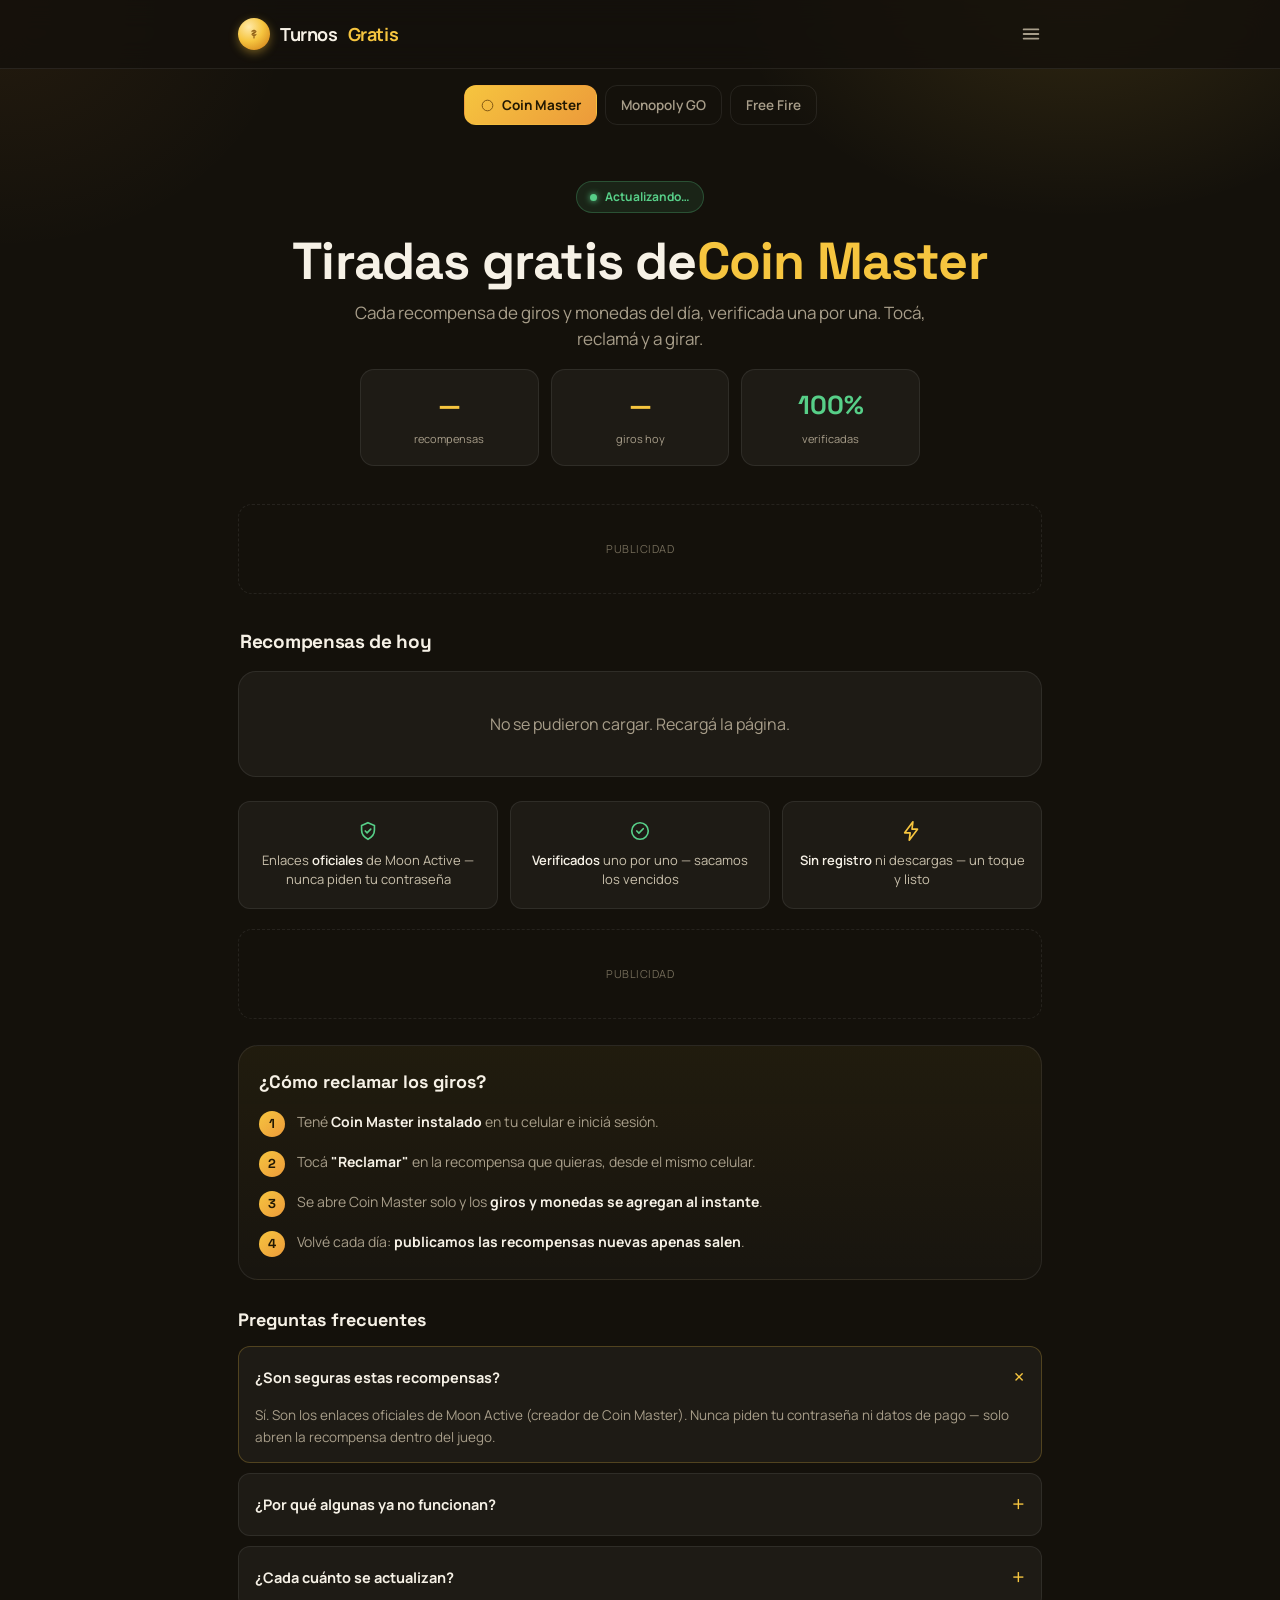
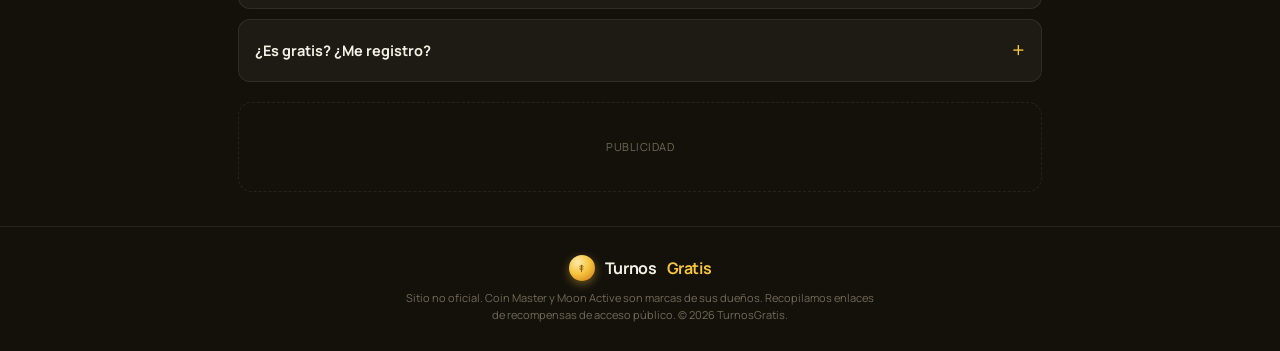
==== commit b37e5e29: "responsive: layout de ancho completo centrado en desktop/tablet (hero centrado, grilla multi-columna" ====
--- a/public/index.html
+++ b/public/index.html
@@ -95,6 +95,27 @@
   .faq p{color:var(--muted);font-size:13.5px;line-height:1.6;margin-top:11px}
   footer{border-top:1px solid var(--border);margin-top:34px;padding:28px 0;text-align:center}
   .disc{font-size:11px;color:var(--muted2);line-height:1.5;max-width:480px;margin:9px auto 0}
+  /* ---- RESPONSIVE (desktop/tablet): una columna centrada, más ancha ---- */
+  @media(min-width:720px){
+    .wrap{max-width:860px;padding:0 28px}
+    .hdr{padding:18px 0}
+    .games{justify-content:center;padding:16px 0 2px}
+    .hero{text-align:center;padding:54px 0 18px}
+    .badge{margin-bottom:20px}
+    h1{font-size:clamp(40px,5vw,52px)}
+    h1 br{display:none}
+    .lead{max-width:600px;margin-left:auto;margin-right:auto;font-size:17px}
+    .stats{max-width:560px;margin-left:auto;margin-right:auto;gap:12px}
+    .stat{padding:16px 10px}.stat b{font-size:26px}
+    .sec-h{margin-top:34px}
+    .grid{grid-template-columns:repeat(auto-fill,minmax(170px,1fr));gap:14px}
+    .feat{padding:22px 24px}
+    .feat .co{width:76px;height:76px}
+    .feat .amt{font-size:36px}
+    .trust{flex-direction:row;gap:12px}
+    .trust .t{flex:1;flex-direction:column;text-align:center;gap:9px;padding:18px 14px;font-size:13px}
+    .trust .t svg{width:22px;height:22px}
+  }
 </style>
 </head>
 <body>
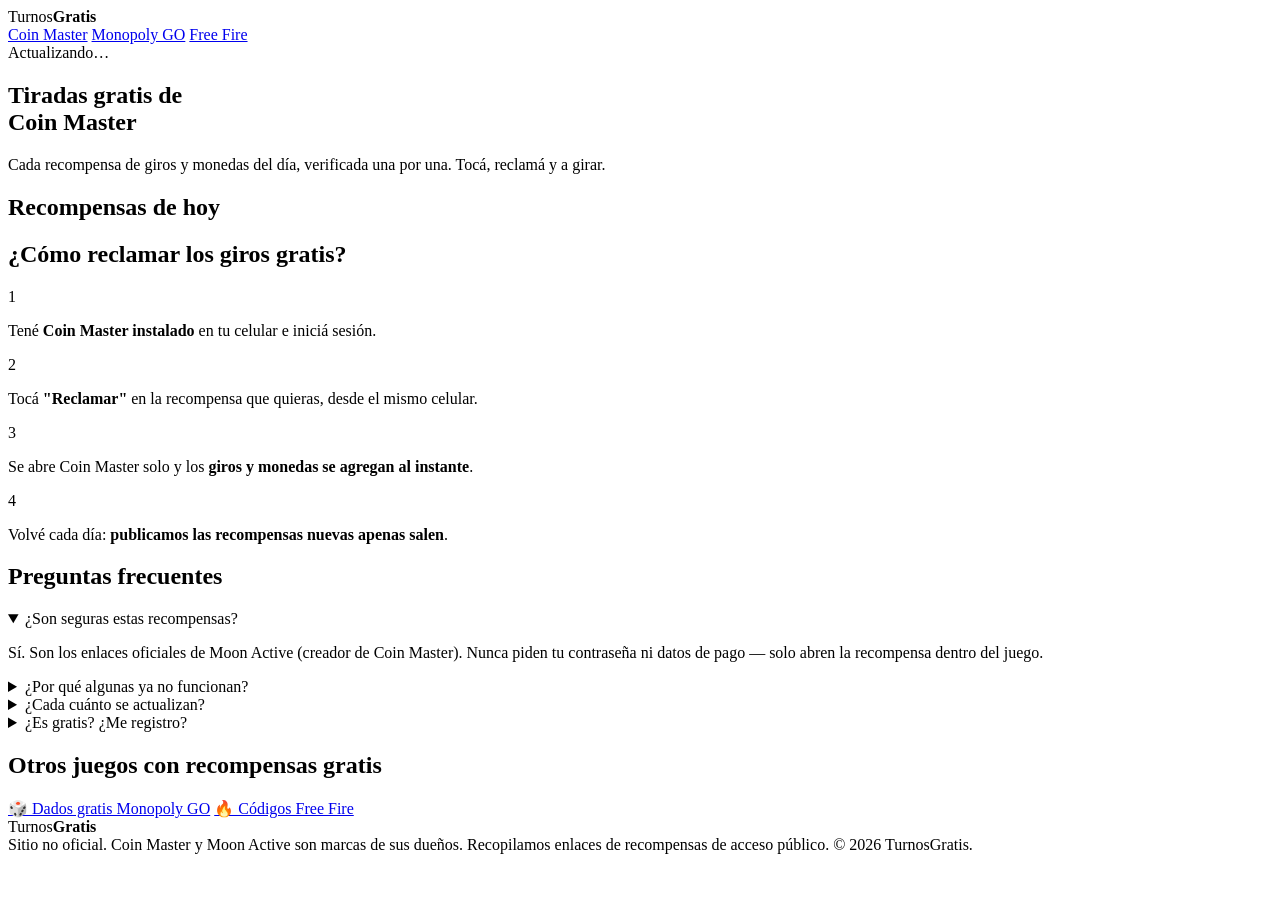
==== commit f7426012: "Mejor versión: arreglo bug de render (items), activo Monopoly GO + Free Fire, páginas SEO por juego," ====
--- a/public/index.html
+++ b/public/index.html
@@ -3,120 +3,18 @@
 <head>
 <meta charset="utf-8">
 <meta name="viewport" content="width=device-width, initial-scale=1">
-<title>Tiradas Gratis Coin Master HOY — Enlaces actualizados | TurnosGratis</title>
-<meta name="description" content="Todos los enlaces de tiradas gratis de Coin Master de HOY, verificados y actualizados cada día. Reclamá tus giros y monedas gratis en un solo lugar.">
+<title>Tiradas Gratis Coin Master HOY — Enlaces verificados | TurnosGratis</title>
+<meta name="description" content="Todos los enlaces de tiradas y monedas gratis de Coin Master de HOY, verificados y actualizados varias veces al día. Reclamá tus giros en un solo lugar.">
 <link rel="canonical" href="https://turnosgratis.com/">
 <meta name="robots" content="index,follow,max-image-preview:large">
 <meta property="og:title" content="Tiradas Gratis Coin Master HOY">
 <meta property="og:description" content="Enlaces de tiradas y monedas gratis de Coin Master de hoy, verificados y frescos.">
 <meta property="og:type" content="website">
+<meta property="og:url" content="https://turnosgratis.com/">
 <link rel="preconnect" href="https://fonts.googleapis.com"><link rel="preconnect" href="https://fonts.gstatic.com" crossorigin>
 <link href="https://fonts.googleapis.com/css2?family=Space+Grotesk:wght@500;600;700&family=Manrope:wght@400;500;600;700;800&display=swap" rel="stylesheet">
-<!-- AdSense: pegar el script de tu cuenta cuando esté aprobada -->
-<style>
-  :root{--bg:#14110b;--surf:rgba(255,255,255,.045);--surf2:rgba(255,255,255,.075);--gold:#f6c53f;--amber:#ec9a3a;--text:#f6f1e6;--muted:#a89e8a;--muted2:#726a58;--border:rgba(255,255,255,.08);--ok:#57cf88;--urgent:#ff6b5e;--ink:#211803;--r:18px;--font:'Manrope',system-ui,sans-serif;--disp:'Space Grotesk','Manrope',sans-serif}
-  *{box-sizing:border-box;margin:0;padding:0}html{scroll-behavior:smooth}
-  body{background:var(--bg);color:var(--text);font-family:var(--font);line-height:1.5;-webkit-font-smoothing:antialiased;overflow-x:hidden;background-image:radial-gradient(560px 380px at 84% -2%,rgba(246,197,63,.13),transparent 62%),radial-gradient(500px 400px at 0% 2%,rgba(236,154,58,.07),transparent 58%);background-attachment:fixed}
-  .disp{font-family:var(--disp)}
-  .wrap{max-width:600px;margin:0 auto;padding:0 20px}
-  a{color:var(--gold);text-decoration:none}a:hover{color:var(--amber)}
-  svg{display:block}
-  /* HEADER */
-  header{position:sticky;top:0;z-index:20;background:rgba(20,17,11,.82);backdrop-filter:blur(14px);border-bottom:1px solid var(--border)}
-  .hdr{display:flex;align-items:center;justify-content:space-between;padding:15px 0}
-  .brand{display:flex;align-items:center;gap:10px;font-weight:700;font-size:18px;letter-spacing:-.4px}
-  .brand .c{width:32px;height:32px;border-radius:50%;background:radial-gradient(circle at 34% 28%,#ffe9a8,var(--gold) 46%,#d98f22 82%);display:grid;place-items:center;box-shadow:0 3px 10px rgba(246,197,63,.4)}
-  .brand b{color:var(--gold)}
-  .games{display:flex;gap:8px;padding:14px 0 2px;overflow-x:auto}
-  .games a{display:flex;align-items:center;gap:7px;flex:none;padding:9px 15px;border-radius:12px;font-weight:600;font-size:13.5px;color:var(--muted);border:1px solid var(--border);white-space:nowrap;text-decoration:none}
-  .games a.on{background:linear-gradient(135deg,var(--gold),var(--amber));color:var(--ink);border-color:transparent;font-weight:700}
-  /* HERO */
-  .hero{padding:24px 0 8px}
-  .badge{display:inline-flex;align-items:center;gap:8px;padding:6px 13px;border-radius:999px;background:rgba(87,207,136,.1);border:1px solid rgba(87,207,136,.26);color:var(--ok);font-size:12px;font-weight:700;margin-bottom:16px}
-  .badge .dot{width:7px;height:7px;border-radius:50%;background:var(--ok);box-shadow:0 0 6px var(--ok);animation:pulse 2s infinite}
-  @keyframes pulse{0%{box-shadow:0 0 0 0 rgba(87,207,136,.55)}70%{box-shadow:0 0 0 8px rgba(87,207,136,0)}100%{box-shadow:0 0 0 0 rgba(87,207,136,0)}}
-  h1{font-family:var(--disp);font-size:clamp(29px,7.5vw,38px);line-height:1.08;letter-spacing:-.8px;font-weight:700;margin-bottom:11px}
-  h1 .g{color:var(--gold)}
-  .lead{color:var(--muted);font-size:15.5px;line-height:1.5;max-width:460px;margin-bottom:18px}
-  .stats{display:flex;gap:9px;max-width:420px}
-  .stat{flex:1;background:var(--surf);border:1px solid var(--border);border-radius:14px;padding:12px 8px;text-align:center}
-  .stat b{font-family:var(--disp);display:block;font-size:22px;font-weight:700;color:var(--gold)}
-  .stat.ok b{color:var(--ok)}
-  .stat span{font-size:11px;color:var(--muted)}
-  .ad{margin:20px 0;height:90px;border:1px dashed var(--border);border-radius:14px;display:grid;place-items:center;color:var(--muted2);font-size:11px;letter-spacing:.5px}
-  .sec-h{display:flex;align-items:baseline;justify-content:space-between;margin:26px 2px 14px}
-  .sec-h h2{font-family:var(--disp);font-size:19px;font-weight:700;letter-spacing:-.3px}
-  .sec-h .cnt{font-size:12px;color:var(--muted);font-weight:600}
-  /* FEATURED */
-  .feat{position:relative;background:linear-gradient(135deg,rgba(246,197,63,.14),rgba(236,154,58,.05));border:1px solid rgba(246,197,63,.34);border-radius:20px;padding:18px;display:flex;align-items:center;gap:15px;box-shadow:0 12px 30px rgba(0,0,0,.3);margin-bottom:14px}
-  .feat .co{width:66px;height:66px;flex:none;border-radius:50%;background:radial-gradient(circle at 34% 28%,#ffe9a8,var(--gold) 46%,#d98f22 82%);display:grid;place-items:center;box-shadow:0 5px 16px rgba(246,197,63,.4)}
-  .feat .k{font-size:10.5px;font-weight:700;letter-spacing:1px;color:var(--gold);text-transform:uppercase;margin-bottom:2px}
-  .feat .amt{font-family:var(--disp);font-size:30px;font-weight:700;line-height:1;color:var(--text)}
-  .feat .amt small{font-size:15px;color:var(--muted);font-weight:600}
-  .feat .exp{display:flex;align-items:center;gap:5px;font-size:11.5px;font-weight:600;margin-top:5px}
-  .feat .go{flex:none;align-self:stretch;display:flex;align-items:center}
-  /* GRID */
-  .grid{display:grid;grid-template-columns:repeat(auto-fill,minmax(150px,1fr));gap:12px}
-  .tile{position:relative;background:linear-gradient(180deg,var(--surf2),var(--surf));border:1px solid var(--border);border-radius:var(--r);padding:16px 13px 13px;text-align:center;box-shadow:0 8px 22px rgba(0,0,0,.25);transition:.18s}
-  .tile.new{border-color:rgba(246,197,63,.24)}
-  .tile:hover{transform:translateY(-3px);border-color:rgba(246,197,63,.45);box-shadow:0 14px 32px rgba(0,0,0,.4)}
-  .tile .nb{position:absolute;top:9px;right:9px;font-size:9.5px;font-weight:800;letter-spacing:.5px;color:#0e2a19;background:var(--ok);padding:3px 7px;border-radius:6px}
-  .tile .co{width:52px;height:52px;margin:2px auto 10px;border-radius:50%;background:radial-gradient(circle at 34% 28%,#ffe9a8,var(--gold) 46%,#d98f22 82%);display:grid;place-items:center;box-shadow:0 5px 16px rgba(246,197,63,.4)}
-  .tile .amt{font-family:var(--disp);font-size:28px;font-weight:700;line-height:1;color:var(--gold)}
-  .tile .amt.txt{font-size:18px;padding-top:4px}
-  .tile .u{font-size:11.5px;color:var(--muted);margin-top:3px}
-  .tile .exp{display:flex;align-items:center;justify-content:center;gap:5px;font-size:11px;font-weight:600;margin:9px 0 12px}
-  .exp.soon{color:var(--urgent)!important}.exp.ok{color:var(--ok)}
-  .go{background:linear-gradient(135deg,var(--gold),var(--amber));color:var(--ink);font-weight:800;font-size:14px;padding:11px 18px;border-radius:12px;text-decoration:none;box-shadow:0 4px 12px rgba(246,197,63,.35);display:block;transition:.15s;white-space:nowrap}
-  .go:hover{filter:brightness(1.06);color:var(--ink)}.go:active{transform:scale(.97)}
-  .skel{height:200px;border-radius:var(--r);background:linear-gradient(90deg,var(--surf) 25%,var(--surf2) 50%,var(--surf) 75%);background-size:200% 100%;animation:sh 1.3s infinite}
-  @keyframes sh{0%{background-position:200% 0}100%{background-position:-200% 0}}
-  .empty{grid-column:1/-1;text-align:center;color:var(--muted);padding:40px 16px;background:var(--surf);border:1px solid var(--border);border-radius:var(--r)}
-  /* TRUST */
-  .trust{display:flex;flex-direction:column;gap:9px;margin:24px 0 6px}
-  .trust .t{display:flex;align-items:center;gap:11px;background:var(--surf);border:1px solid var(--border);border-radius:12px;padding:11px 14px;font-size:13.5px;color:#c9c0ac}
-  .trust .t b{color:var(--text);font-weight:600}
-  .trust .t svg{flex:none}
-  /* HOW */
-  .how{margin:26px 0 0;background:linear-gradient(180deg,rgba(246,197,63,.06),rgba(255,255,255,.02));border:1px solid var(--border);border-radius:20px;padding:22px 20px}
-  .how h2{font-family:var(--disp);font-size:18px;font-weight:700;margin-bottom:16px}
-  .steps{display:flex;flex-direction:column;gap:14px}
-  .step{display:flex;gap:12px;align-items:flex-start}
-  .step .n{font-family:var(--disp);flex:none;width:26px;height:26px;border-radius:50%;background:linear-gradient(135deg,var(--gold),var(--amber));color:var(--ink);font-weight:700;font-size:13px;display:grid;place-items:center}
-  .step p{font-size:14px;color:var(--muted);line-height:1.5}.step p b{color:var(--text)}
-  /* FAQ */
-  .faq{margin:26px 0 0}.faq h2{font-family:var(--disp);font-size:18px;font-weight:700;margin-bottom:13px}
-  .faq details{background:var(--surf);border:1px solid var(--border);border-radius:12px;padding:14px 16px;margin-bottom:10px;transition:.15s}
-  .faq details[open]{border-color:rgba(246,197,63,.24)}
-  .faq summary{font-weight:700;font-size:14.5px;cursor:pointer;list-style:none;display:flex;justify-content:space-between;align-items:center;gap:12px}
-  .faq summary::-webkit-details-marker{display:none}
-  .faq summary::after{content:"+";color:var(--gold);font-size:22px;font-weight:400;transition:.2s}
-  .faq details[open] summary::after{transform:rotate(45deg)}
-  .faq p{color:var(--muted);font-size:13.5px;line-height:1.6;margin-top:11px}
-  footer{border-top:1px solid var(--border);margin-top:34px;padding:28px 0;text-align:center}
-  .disc{font-size:11px;color:var(--muted2);line-height:1.5;max-width:480px;margin:9px auto 0}
-  /* ---- RESPONSIVE (desktop/tablet): una columna centrada, más ancha ---- */
-  @media(min-width:720px){
-    .wrap{max-width:860px;padding:0 28px}
-    .hdr{padding:18px 0}
-    .games{justify-content:center;padding:16px 0 2px}
-    .hero{text-align:center;padding:54px 0 18px}
-    .badge{margin-bottom:20px}
-    h1{font-size:clamp(40px,5vw,52px)}
-    h1 br{display:none}
-    .lead{max-width:600px;margin-left:auto;margin-right:auto;font-size:17px}
-    .stats{max-width:560px;margin-left:auto;margin-right:auto;gap:12px}
-    .stat{padding:16px 10px}.stat b{font-size:26px}
-    .sec-h{margin-top:34px}
-    .grid{grid-template-columns:repeat(auto-fill,minmax(170px,1fr));gap:14px}
-    .feat{padding:22px 24px}
-    .feat .co{width:76px;height:76px}
-    .feat .amt{font-size:36px}
-    .trust{flex-direction:row;gap:12px}
-    .trust .t{flex:1;flex-direction:column;text-align:center;gap:9px;padding:18px 14px;font-size:13px}
-    .trust .t svg{width:22px;height:22px}
-  }
-</style>
+<link rel="stylesheet" href="/assets/site.css?v=2">
+<script type="application/ld+json">{"@context":"https://schema.org","@type":"FAQPage","mainEntity":[{"@type":"Question","name":"¿Son seguras las recompensas de Coin Master?","acceptedAnswer":{"@type":"Answer","text":"Sí. Son los enlaces oficiales de Moon Active, creador de Coin Master. Nunca piden tu contraseña ni datos de pago: solo abren la recompensa dentro del juego."}},{"@type":"Question","name":"¿Por qué algunas ya no funcionan?","acceptedAnswer":{"@type":"Answer","text":"Cada recompensa caduca a los ~3 días y se usa una sola vez por cuenta. Por eso mostramos la cuenta regresiva y quitamos las vencidas."}},{"@type":"Question","name":"¿Cada cuánto se actualizan las tiradas gratis?","acceptedAnswer":{"@type":"Answer","text":"Automáticamente, varias veces al día, apenas Moon Active publica recompensas nuevas."}},{"@type":"Question","name":"¿Es gratis? ¿Tengo que registrarme?","acceptedAnswer":{"@type":"Answer","text":"Es gratis y sin registro. Solo tocás desde el celular con Coin Master instalado."}}]}</script>
 </head>
 <body>
 <header><div class="wrap">
@@ -127,9 +25,9 @@
 </div></header>
 <div class="wrap">
   <nav class="games">
-    <a href="/" class="on"><span id="g1"></span>Coin Master</a>
-    <a href="#" onclick="return false" title="Próximamente">Monopoly GO</a>
-    <a href="#" onclick="return false" title="Próximamente">Free Fire</a>
+    <a href="/" class="on">Coin Master</a>
+    <a href="/monopoly-go/">Monopoly GO</a>
+    <a href="/free-fire/">Free Fire</a>
   </nav>
 </div>
 <main class="wrap">
@@ -137,20 +35,14 @@
     <span class="badge"><span class="dot"></span><span id="fresh-txt">Actualizando…</span></span>
     <h1>Tiradas gratis de<br><span class="g">Coin Master</span></h1>
     <p class="lead">Cada recompensa de giros y monedas del día, verificada una por una. Tocá, reclamá y a girar.</p>
-    <div class="stats">
-      <div class="stat"><b id="s-count">—</b><span>recompensas</span></div>
-      <div class="stat"><b id="s-spins">—</b><span>giros hoy</span></div>
-      <div class="stat ok"><b>100%</b><span>verificadas</span></div>
-    </div>
+    <div class="stats" id="stats"></div>
   </section>
-  <div class="ad">PUBLICIDAD</div>
   <div class="sec-h"><h2>Recompensas de hoy</h2><span class="cnt" id="sec-cnt"></span></div>
   <div id="feat-wrap"></div>
   <div class="grid" id="grid"><div class="skel"></div><div class="skel"></div><div class="skel"></div><div class="skel"></div></div>
   <div class="trust" id="trust"></div>
-  <div class="ad">PUBLICIDAD</div>
   <section class="how">
-    <h2>¿Cómo reclamar los giros?</h2>
+    <h2>¿Cómo reclamar los giros gratis?</h2>
     <div class="steps">
       <div class="step"><span class="n">1</span><p>Tené <b>Coin Master instalado</b> en tu celular e iniciá sesión.</p></div>
       <div class="step"><span class="n">2</span><p>Tocá <b>"Reclamar"</b> en la recompensa que quieras, desde el mismo celular.</p></div>
@@ -165,64 +57,19 @@
     <details><summary>¿Cada cuánto se actualizan?</summary><p>Automáticamente, varias veces al día, apenas Moon Active publica recompensas nuevas.</p></details>
     <details><summary>¿Es gratis? ¿Me registro?</summary><p>Gratis y sin registro. Solo tocás desde el celu con el juego instalado.</p></details>
   </section>
-  <div class="ad">PUBLICIDAD</div>
+  <section class="more">
+    <h2>Otros juegos con recompensas gratis</h2>
+    <div class="row">
+      <a href="/monopoly-go/">🎲 Dados gratis Monopoly GO</a>
+      <a href="/free-fire/">🔥 Códigos Free Fire</a>
+    </div>
+  </section>
 </main>
 <footer><div class="wrap">
   <div class="brand" style="justify-content:center;font-size:16px"><span class="c" style="width:26px;height:26px" id="foot-coin"></span>Turnos<b>Gratis</b></div>
   <div class="disc">Sitio no oficial. Coin Master y Moon Active son marcas de sus dueños. Recopilamos enlaces de recompensas de acceso público. © 2026 TurnosGratis.</div>
 </div></footer>
-<script>
-var ICO={
-  coin:'<svg width="__S__" height="__S__" viewBox="0 0 24 24" fill="none"><path d="M12 6v12M9 8.5c0-1.1 1.2-1.8 3-1.8s3 .8 3 1.7c0 2.5-6 1.5-6 4 0 1.1 1.3 1.8 3 1.8s3-.8 3-1.7" stroke="#8a5a12" stroke-width="1.7" stroke-linecap="round"/></svg>',
-  clock:'<svg width="12" height="12" viewBox="0 0 24 24" fill="none" stroke="currentColor" stroke-width="2"><circle cx="12" cy="12" r="8.5"/><path d="M12 8v4l2.5 1.5" stroke-linecap="round"/></svg>',
-  menu:'<svg width="22" height="22" viewBox="0 0 24 24" fill="none" stroke="#a89e8a" stroke-width="2" stroke-linecap="round"><path d="M4 7h16M4 12h16M4 17h16"/></svg>',
-  ring:'<svg width="15" height="15" viewBox="0 0 24 24" fill="none"><circle cx="12" cy="12" r="8.5" stroke="#7a5210" stroke-width="1.5"/></svg>',
-  shield:'<svg width="18" height="18" viewBox="0 0 24 24" fill="none" stroke="#57cf88" stroke-width="1.8"><path d="M12 3l7 3v5c0 4.4-3 8-7 10-4-2-7-5.6-7-10V6l7-3z"/><path d="M9 12l2 2 4-4" stroke-linecap="round" stroke-linejoin="round"/></svg>',
-  check:'<svg width="18" height="18" viewBox="0 0 24 24" fill="none" stroke="#57cf88" stroke-width="1.8"><circle cx="12" cy="12" r="9"/><path d="M8.5 12l2.3 2.3L15.5 9.5" stroke-linecap="round" stroke-linejoin="round"/></svg>',
-  bolt:'<svg width="18" height="18" viewBox="0 0 24 24" fill="none" stroke="#f6c53f" stroke-width="1.8"><path d="M13 2L4 14h6l-1 8 9-12h-6l1-8z" stroke-linejoin="round"/></svg>'
-};
-function coin(s){return ICO.coin.replace(/__S__/g,s);}
-document.getElementById('brand-coin').innerHTML=coin(16);
-document.getElementById('foot-coin').innerHTML=coin(13);
-document.getElementById('menu-ico').innerHTML=ICO.menu;
-document.getElementById('g1').innerHTML=ICO.ring;
-document.getElementById('trust').innerHTML=
-  '<div class="t">'+ICO.shield+'<span>Enlaces <b>oficiales</b> de Moon Active — nunca piden tu contraseña</span></div>'+
-  '<div class="t">'+ICO.check+'<span><b>Verificados</b> uno por uno — sacamos los vencidos</span></div>'+
-  '<div class="t">'+ICO.bolt+'<span><b>Sin registro</b> ni descargas — un toque y listo</span></div>';
-
-function hace(iso){var s=Math.floor((Date.now()-new Date(iso))/60000);if(s<1)return 'recién';if(s<60)return 'hace '+s+' min';var h=Math.floor(s/60);if(h<24)return 'hace '+h+' h';return 'hace '+Math.floor(h/24)+' d';}
-function expira(dstr){var y=+dstr.slice(0,4),m=+dstr.slice(4,6)-1,d=+dstr.slice(6,8);var exp=new Date(Date.UTC(y,m,d));exp.setUTCDate(exp.getUTCDate()+3);var hrs=Math.floor((exp-Date.now())/3600000);if(hrs<=0)return{t:'vence pronto',soon:true};if(hrs<24)return{t:'vence en '+hrs+' h',soon:true};return{t:'vence en '+Math.ceil(hrs/24)+' días',soon:false};}
-function hoyYMD(){return new Date().toISOString().slice(0,10).replace(/-/g,'');}
-
-fetch('/data/coinmaster.json?t='+Date.now()).then(function(r){return r.json();}).then(function(d){
-  document.getElementById('fresh-txt').textContent='Actualizado '+hace(d.updated_at);
-  document.getElementById('s-count').textContent=d.count;
-  var tot=d.links.reduce(function(a,l){return a+(l.spins||0);},0);
-  document.getElementById('s-spins').textContent=tot>0?'+'+(tot>=1000?(tot/1000).toFixed(1).replace('.0','')+'k':tot):d.count;
-  document.getElementById('sec-cnt').textContent=d.count+' activas';
-  var grid=document.getElementById('grid'),featW=document.getElementById('feat-wrap'),hoy=hoyYMD();
-  if(!d.links||!d.links.length){featW.innerHTML='';grid.innerHTML='<div class="empty">No hay recompensas activas ahora mismo. Volvé en un rato 🙂</div>';return;}
-  // FEATURED = la de mayor cantidad (o la primera)
-  var links=d.links.slice();
-  var fi=0,mx=-1;links.forEach(function(l,i){if((l.spins||0)>mx){mx=l.spins||0;fi=i;}});
-  var f=links.splice(fi,1)[0],fe=expira(f.date);
-  featW.innerHTML='<div class="feat"><div class="co">'+coin(32)+'</div>'+
-    '<div style="flex:1;min-width:0"><div class="k">★ Mega recompensa'+(f.date===hoy?' · nueva':'')+'</div>'+
-    '<div class="amt">'+(f.spins?f.spins:'Tiradas')+' <small>'+(f.spins?'giros':'+ monedas')+'</small></div>'+
-    '<div class="exp '+(fe.soon?'soon':'ok')+'">'+ICO.clock+' '+fe.t+'</div></div>'+
-    '<a class="go" href="'+f.url+'" target="_blank" rel="noopener nofollow" style="align-self:stretch;display:flex;align-items:center">Reclamar</a></div>';
-  // GRID = el resto
-  grid.innerHTML=links.map(function(l){
-    var e=expira(l.date),nuevo=l.date===hoy;
-    var amt=l.spins?('<div class="amt">'+l.spins+'</div><div class="u">giros gratis</div>'):('<div class="amt txt">Tiradas</div><div class="u">+ monedas gratis</div>');
-    return '<div class="tile'+(nuevo?' new':'')+'">'+(nuevo?'<span class="nb">NUEVO</span>':'')+
-      '<div class="co">'+coin(25)+'</div>'+amt+
-      '<div class="exp '+(e.soon?'soon':'ok')+'">'+ICO.clock+' '+e.t+'</div>'+
-      '<a class="go" href="'+l.url+'" target="_blank" rel="noopener nofollow">Reclamar</a></div>';
-  }).join('');
-}).catch(function(){document.getElementById('grid').innerHTML='<div class="empty">No se pudieron cargar. Recargá la página.</div>';});
-(function(){var s=document.createElement('script');s.type='application/ld+json';s.textContent=JSON.stringify({"@context":"https://schema.org","@type":"FAQPage","mainEntity":[{"@type":"Question","name":"¿Son seguras las recompensas de Coin Master?","acceptedAnswer":{"@type":"Answer","text":"Sí, son enlaces oficiales de Moon Active. No piden contraseña ni pago."}},{"@type":"Question","name":"¿Cada cuánto se actualizan?","acceptedAnswer":{"@type":"Answer","text":"Automáticamente varias veces al día."}}]});document.head.appendChild(s);})();
-</script>
+<script>window.GAME={key:'coinmaster',type:'link',unit:'giros',icon:'coin',provider:'Moon Active',claim:'Reclamar'};</script>
+<script src="/assets/site.js?v=2"></script>
 </body>
 </html>
